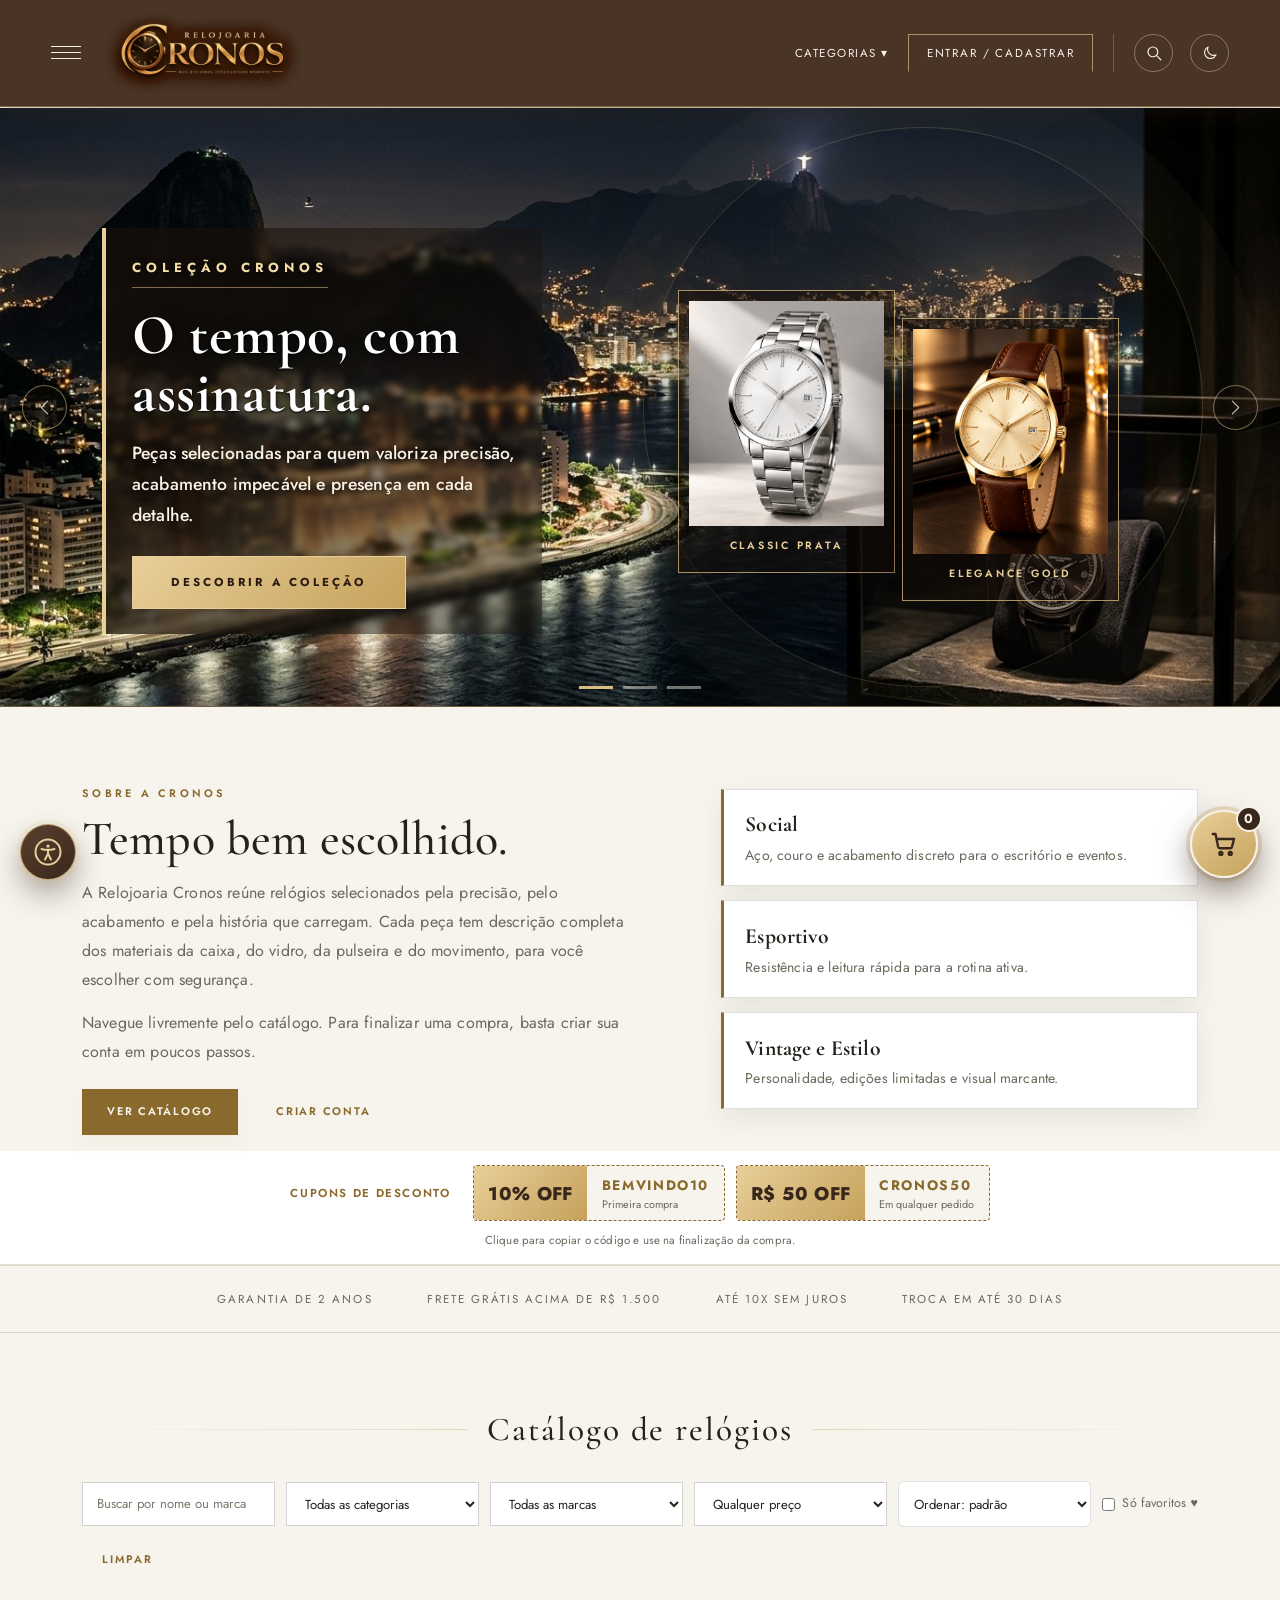
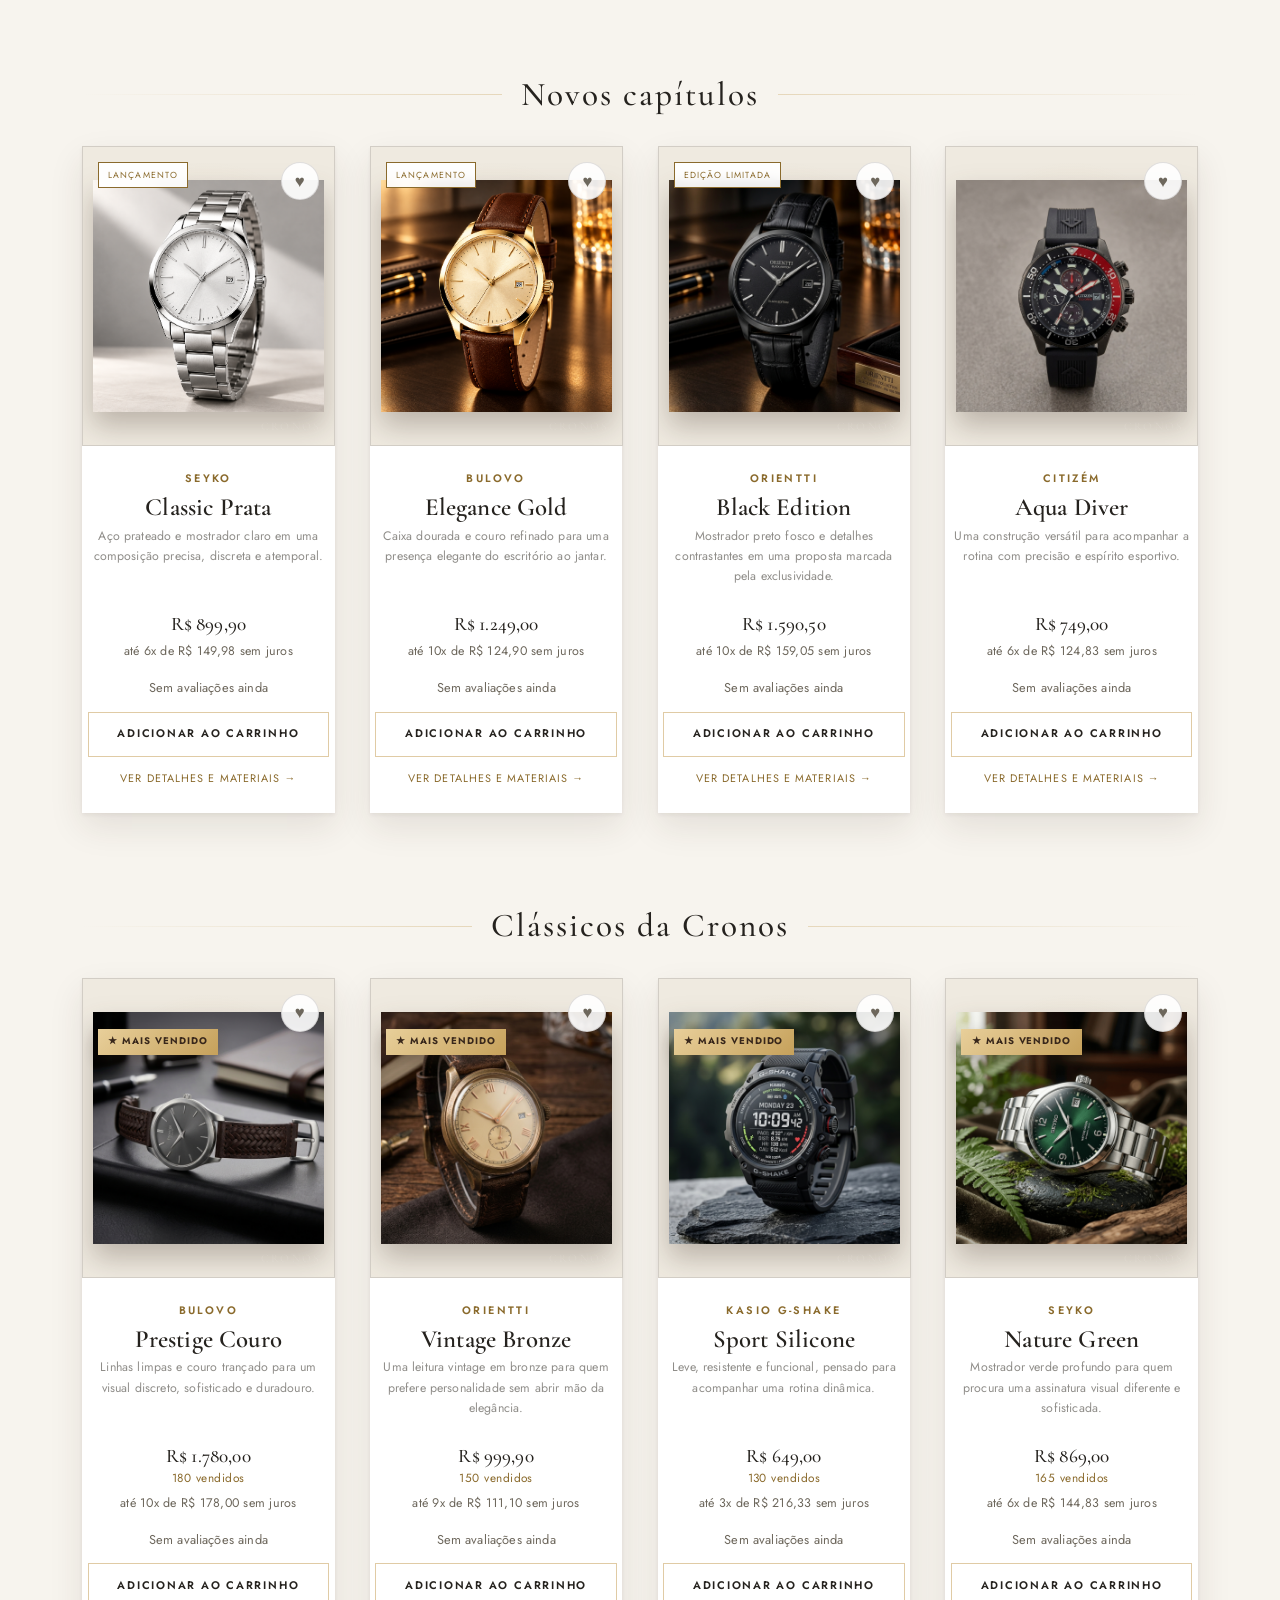
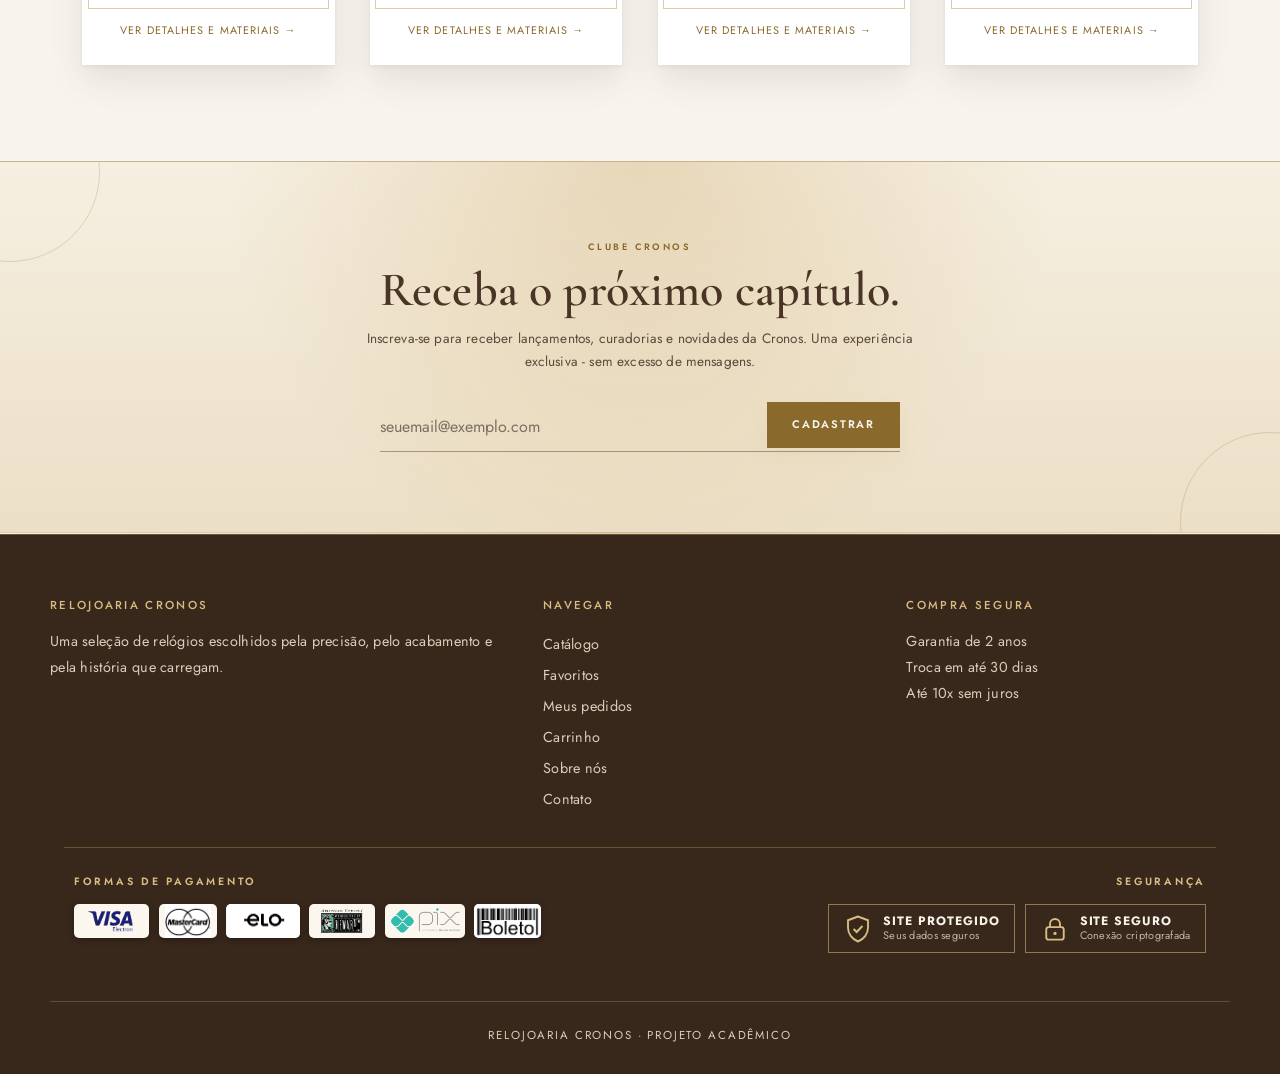
==== index.html @ c662124b "Add files via upload" ====
<!DOCTYPE html>
<html lang="pt-BR">
<head>
  <meta charset="UTF-8" />
  <meta name="viewport" content="width=device-width, initial-scale=1.0" />
  <title>Relojoaria Cronos - Relógios para cada momento</title>
  <meta name="description" content="Relojoaria Cronos: apresentação da loja e catálogo de relógios sociais, esportivos e vintage, com busca e filtros." />

  <link rel="preconnect" href="https://fonts.googleapis.com" />
  <link href="https://fonts.googleapis.com/css2?family=Cormorant+Garamond:wght@500;600;700&family=Jost:wght@300;400;500;600&display=swap" rel="stylesheet" />

  <link href="https://cdn.jsdelivr.net/npm/bootstrap@5.3.3/dist/css/bootstrap.min.css" rel="stylesheet" />

  <link rel="stylesheet" href="css/style.css" />
  <!-- tema.js e sessao.js carregam primeiro: o tema não pisca e as páginas restritas checam o login antes de aparecer -->
  <script src="js/tema.js"></script>
  <script src="js/sessao.js"></script>
</head>
<body>
  <a class="pular-conteudo" href="#conteudo">Pular para o conteúdo</a>

  <!-- cabeçalho fixo no topo -->
  <header class="cabecalho">
    <button class="botao-hamburguer" id="botao-menu" aria-label="Abrir menu">
      <span></span><span></span><span></span>
    </button>
    <a class="logo" href="index.html" aria-label="Ir para a tela inicial" title="Ir para a tela inicial"><img class="logo-img" src="assets/logo.png" alt="Relojoaria Cronos" onload="this.nextElementSibling.style.display='none'" onerror="this.style.display='none'"><span>Relojoaria Cronos</span></a>
    <nav class="navegacao" id="navegacao" aria-label="Navegação principal"></nav>
  </header>

  <div class="overlay-menu" id="overlay-menu"></div>
  <!-- menu lateral (abre pelo botão de três linhas) -->
  <aside class="menu-lateral" id="menu-lateral">
    <button class="fechar-menu" id="botao-fechar-menu" aria-label="Fechar menu">✕</button>
    <a class="logo" href="index.html" aria-label="Ir para a tela inicial" title="Ir para a tela inicial"><img class="logo-img" src="assets/logo.png" alt="Relojoaria Cronos" onload="this.nextElementSibling.style.display='none'" onerror="this.style.display='none'"><span>Relojoaria Cronos</span></a>
    <nav id="menu-nav" aria-label="Menu lateral"></nav>
  </aside>

  <div class="divisor"></div>

  <section class="carrossel-relojoaria" aria-label="Destaques da Cronos">
    <div id="carrossel-inicial" class="carousel slide carousel-fade" data-bs-ride="carousel" data-bs-interval="5000">

      <div class="carousel-indicators">
        <button type="button" data-bs-target="#carrossel-inicial" data-bs-slide-to="0" class="active" aria-current="true" aria-label="Slide 1"></button>
        <button type="button" data-bs-target="#carrossel-inicial" data-bs-slide-to="1" aria-label="Slide 2"></button>
        <button type="button" data-bs-target="#carrossel-inicial" data-bs-slide-to="2" aria-label="Slide 3"></button>
      </div>

      <div class="carousel-inner">

        <div class="carousel-item active">
          <div class="destaque slide-1">
            <div class="slide-texto">
              <span class="slide-selo">Coleção Cronos</span>
              <h2>O tempo, com assinatura.</h2>
              <p>Peças selecionadas para quem valoriza precisão, acabamento impecável e presença em cada detalhe.</p>
              <a class="slide-botao" href="#grade-mais-vendidos">Descobrir a coleção</a>
            </div>
            <div class="slide-fotos">
              <a class="slide-foto" href="produto.html?id=1" aria-label="Ver Classic Prata"><img src="assets/classic-prata.png" alt="Relógio Classic Prata" width="250" height="250"><span>Classic Prata</span></a>
              <a class="slide-foto" href="produto.html?id=2" aria-label="Ver Elegance Gold"><img src="assets/elegance-gold.png" alt="Relógio Elegance Gold" width="250" height="250"><span>Elegance Gold</span></a>
            </div>
          </div>
        </div>

        <div class="carousel-item">
          <div class="destaque slide-2">
            <div class="slide-texto">
              <span class="slide-selo">Lançamentos</span>
              <h2>Novos modelos.</h2>
              <p>Descubra as peças que chegam para marcar o próximo momento da sua história.</p>
              <a class="slide-botao" href="#grade-lancamentos">Ver lançamentos</a>
            </div>
            <div class="slide-fotos">
              <a class="slide-foto" href="produto.html?id=6" aria-label="Ver Vintage Bronze"><img src="assets/vintage-bronze.png" alt="Relógio Vintage Bronze" width="250" height="250"><span>Vintage Bronze</span></a>
              <a class="slide-foto" href="produto.html?id=5" aria-label="Ver Prestige Couro"><img src="assets/prestige-couro.png" alt="Relógio Prestige Couro" width="250" height="250"><span>Prestige Couro</span></a>
              <a class="slide-foto" href="produto.html?id=3" aria-label="Ver Black Edition"><img src="assets/black-edition.png" alt="Relógio Black Edition" width="250" height="250"><span>Black Edition</span></a>
            </div>
          </div>
        </div>

        <div class="carousel-item">
          <div class="destaque slide-3">
            <div class="slide-texto">
              <span class="slide-selo">Condições especiais</span>
              <h2>Um clássico para a vida toda.</h2>
              <p>Escolha sua peça com tranquilidade: parcele em até 10x sem juros e use um dos nossos cupons.</p>
              <a class="slide-botao" href="#lista-cupons">Ver cupons</a>
            </div>
            <div class="slide-fotos">
              <div class="slide-selo-parcela" aria-hidden="true"><strong>10x</strong><small>sem juros</small></div>
              <a class="slide-foto" href="produto.html?id=4" aria-label="Ver Aqua Diver"><img src="assets/aqua-diver.png" alt="Relógio Aqua Diver" width="250" height="250"><span>Aqua Diver</span></a>
              <a class="slide-foto" href="produto.html?id=7" aria-label="Ver Sport Silicone"><img src="assets/sport-silicone.png" alt="Relógio Sport Silicone" width="250" height="250"><span>Sport Silicone</span></a>
            </div>
          </div>
        </div>

      </div>

      <button class="carousel-control-prev" type="button" data-bs-target="#carrossel-inicial" data-bs-slide="prev">
        <span class="carousel-control-prev-icon" aria-hidden="true"></span>
        <span class="visually-hidden">Anterior</span>
      </button>
      <button class="carousel-control-next" type="button" data-bs-target="#carrossel-inicial" data-bs-slide="next">
        <span class="carousel-control-next-icon" aria-hidden="true"></span>
        <span class="visually-hidden">Próximo</span>
      </button>
    </div>
  </section>

  <section class="sobre" id="sobre" aria-labelledby="titulo-sobre">
    <div class="sobre-texto">
      <span class="sobre-selo">Sobre a Cronos</span>
      <h2 id="titulo-sobre">Tempo bem escolhido.</h2>
      <p>A Relojoaria Cronos reúne relógios selecionados pela precisão, pelo acabamento e pela história que carregam. Cada peça tem descrição completa dos materiais da caixa, do vidro, da pulseira e do movimento, para você escolher com segurança.</p>
      <p>Navegue livremente pelo catálogo. Para finalizar uma compra, basta criar sua conta em poucos passos.</p>
      <div class="sobre-acoes">
        <a class="botao" href="#catalogo">Ver catálogo</a>
        <a class="botao botao-secundario" href="cadastro.html">Criar conta</a>
      </div>
    </div>
    <ul class="sobre-categorias" aria-label="Categorias de relógios">
      <li><a href="index.html?categoria=social#catalogo"><strong>Social</strong><span>Aço, couro e acabamento discreto para o escritório e eventos.</span></a></li>
      <li><a href="index.html?categoria=esportivo#catalogo"><strong>Esportivo</strong><span>Resistência e leitura rápida para a rotina ativa.</span></a></li>
      <li><a href="index.html?categoria=estilo#catalogo"><strong>Vintage e Estilo</strong><span>Personalidade, edições limitadas e visual marcante.</span></a></li>
    </ul>
  </section>

  <section class="faixa-cupons" aria-label="Cupons de desconto">
    <p class="faixa-cupons-titulo">Cupons de desconto</p>
    <div class="faixa-cupons-lista" id="lista-cupons"></div>
    <p class="faixa-cupons-dica" id="dica-cupom">Clique para copiar o código e use na finalização da compra.</p>
  </section>

  <ul class="faixa-beneficios" aria-label="Vantagens da Cronos">
    <li>Garantia de 2 anos</li>
    <li>Frete grátis acima de R$ 1.500</li>
    <li>Até 10x sem juros</li>
    <li>Troca em até 30 dias</li>
  </ul>

  <!-- conteúdo da página -->
  <main id="conteudo">
    <h2 class="titulo-secao titulo-catalogo" id="catalogo">Catálogo de relógios</h2>
    <form class="filtros" id="filtros" role="search" aria-label="Filtrar relógios">
      <input type="search" id="filtro-busca" placeholder="Buscar por nome ou marca" aria-label="Buscar relógio" />
      <select id="filtro-categoria" aria-label="Filtrar por categoria"><option value="">Todas as categorias</option></select>
      <select id="filtro-marca" aria-label="Filtrar por marca"><option value="">Todas as marcas</option></select>
      <select id="filtro-preco" aria-label="Filtrar por preço">
        <option value="">Qualquer preço</option>
        <option value="0-800">Até R$ 800</option>
        <option value="800-1300">R$ 800 a R$ 1.300</option>
        <option value="1300-99999">Acima de R$ 1.300</option>
      </select>
      <select id="filtro-ordem" aria-label="Ordenar relógios">
        <option value="">Ordenar: padrão</option>
        <option value="menor">Menor preço</option>
        <option value="maior">Maior preço</option>
        <option value="az">Nome A–Z</option>
        <option value="vendidos">Mais vendidos</option>
      </select>
      <label class="filtro-favoritos"><input type="checkbox" id="filtro-favoritos" /> Só favoritos ♥</label>
      <button type="button" class="botao botao-secundario" id="filtro-limpar">Limpar</button>
    </form>
    <p class="sem-resultados" id="sem-resultados" hidden>Nenhum relógio encontrado com esses filtros.</p>

    <h2 class="titulo-secao">Novos capítulos</h2>
    <div class="grade-produtos" id="grade-lancamentos"></div>

    <h2 class="titulo-secao">Clássicos da Cronos</h2>
    <div class="grade-produtos" id="grade-mais-vendidos"></div>

    <div class="newsletter">
      <h2>Receba o próximo capítulo.</h2>
      <p>Inscreva-se para receber lançamentos, curadorias e novidades da Cronos. Uma experiência exclusiva - sem excesso de mensagens.</p>
      <form id="form-newsletter">
        <input type="email" placeholder="seuemail@exemplo.com" aria-label="Seu e-mail" required />
        <button type="submit" class="botao">Cadastrar</button>
      </form>
    </div>
  </main>

  <div class="divisor"></div>
  <!-- rodapé -->
  <footer class="rodape">
    <div class="rodape-colunas">
      <div>
        <h2>Relojoaria Cronos</h2>
        <p>Uma seleção de relógios escolhidos pela precisão, pelo acabamento e pela história que carregam.</p>
      </div>
      <nav aria-label="Navegação do rodapé">
        <h2>Navegar</h2>
        <a href="index.html">Catálogo</a>
        <a href="index.html?favoritos=1">Favoritos</a>
        <a href="pedidos.html">Meus pedidos</a>
        <a href="checkout.html">Carrinho</a>
        <a href="sobre.html">Sobre nós</a>
        <a href="contato.html">Contato</a>
      </nav>
      <div>
        <h2>Compra segura</h2>
        <p>Garantia de 2 anos<br>Troca em até 30 dias<br>Até 10x sem juros</p>
      </div>
    </div>
    <div class="rodape-selos">
      <div class="pagamentos" aria-label="Formas de pagamento">
        <span class="selos-titulo">Formas de pagamento</span>
        <ul>
          <li class="pg pg-visa"><img src="assets/pagamentos/visa.png" alt="Visa" onload="this.nextElementSibling.style.display='none'; this.parentNode.classList.add('com-imagem')" onerror="this.style.display='none'"><span>VISA</span></li>
          <li class="pg pg-master"><img src="assets/pagamentos/mastercard.png" alt="Mastercard" onload="this.nextElementSibling.style.display='none'; this.parentNode.classList.add('com-imagem')" onerror="this.style.display='none'"><span><i></i><i></i>Mastercard</span></li>
          <li class="pg pg-elo"><img src="assets/pagamentos/elo.png" alt="Elo" onload="this.nextElementSibling.style.display='none'; this.parentNode.classList.add('com-imagem')" onerror="this.style.display='none'"><span>elo</span></li>
          <li class="pg pg-amex"><img src="assets/pagamentos/amex.png" alt="American Express" onload="this.nextElementSibling.style.display='none'; this.parentNode.classList.add('com-imagem')" onerror="this.style.display='none'"><span>AMEX</span></li>
          <li class="pg pg-pix"><img src="assets/pagamentos/pix.png" alt="Pix" onload="this.nextElementSibling.style.display='none'; this.parentNode.classList.add('com-imagem')" onerror="this.style.display='none'"><span>PIX</span></li>
          <li class="pg pg-boleto"><img src="assets/pagamentos/boleto.png" alt="Boleto" onload="this.nextElementSibling.style.display='none'; this.parentNode.classList.add('com-imagem')" onerror="this.style.display='none'"><span>Boleto</span></li>
        </ul>
      </div>
      <div class="seguranca" aria-label="Segurança">
        <span class="selos-titulo">Segurança</span>
        <ul>
          <li class="selo-seg">
            <svg viewBox="0 0 24 24" width="30" height="30" aria-hidden="true"><path d="M12 2 4 5v6c0 5 3.4 9.3 8 11 4.6-1.7 8-6 8-11V5l-8-3z" fill="none" stroke="currentColor" stroke-width="1.5"/><path d="m8.5 12 2.4 2.4L15.6 9.6" fill="none" stroke="currentColor" stroke-width="1.6"/></svg>
            <span><strong>Site protegido</strong><small>Seus dados seguros</small></span>
          </li>
          <li class="selo-seg">
            <svg viewBox="0 0 24 24" width="30" height="30" aria-hidden="true"><rect x="5" y="10.5" width="14" height="10" rx="2" fill="none" stroke="currentColor" stroke-width="1.5"/><path d="M8 10.5V8a4 4 0 0 1 8 0v2.5" fill="none" stroke="currentColor" stroke-width="1.5"/><circle cx="12" cy="15.5" r="1.3" fill="currentColor"/></svg>
            <span><strong>Site seguro</strong><small>Conexão criptografada</small></span>
          </li>
        </ul>
      </div>
    </div>
    <p class="rodape-final">Relojoaria Cronos · Projeto acadêmico</p>
  </footer>

  <script src="js/produtos.js"></script>
  <script src="js/carrinho.js"></script>
  <script src="js/menu.js"></script>
  <script src="js/busca.js"></script>
  <script src="js/acessibilidade.js"></script>
  <script src="js/cabecalho.js"></script>
  <script src="https://cdn.jsdelivr.net/npm/bootstrap@5.3.3/dist/js/bootstrap.bundle.min.js"></script>
  <script src="js/efeitos.js"></script>
  <script>
    // catálogo: filtra os produtos e desenha os cards na tela
    const grades = {
      lancamentos: document.getElementById("grade-lancamentos"),
      "mais-vendidos": document.getElementById("grade-mais-vendidos"),
    };

    // aplica busca, marca, categoria, preço e favoritos; depois ordena
    function renderizar() {
    Object.values(grades).forEach((g) => (g.innerHTML = ""));

    const busca = document.getElementById("filtro-busca").value.trim().toLowerCase();
    const marca = document.getElementById("filtro-marca").value;
    const categoria = document.getElementById("filtro-categoria").value;
    const faixa = document.getElementById("filtro-preco").value;
    const soFavoritos = document.getElementById("filtro-favoritos").checked;

    const filtrados = produtos.filter((p) => {
      if (busca && !(p.nome + " " + p.marca).toLowerCase().includes(busca)) return false;
      if (marca && p.marca !== marca) return false;
      if (categoria && p.categoria !== categoria) return false;
      if (faixa) {
        const [min, max] = faixa.split("-").map(Number);
        if (p.preco < min || p.preco >= max) return false;
      }
      if (soFavoritos && !ehFavorito(p.id)) return false;
      return true;
    });

    const ordem = document.getElementById("filtro-ordem").value;
    if (ordem === "menor") filtrados.sort((a, b) => a.preco - b.preco);
    if (ordem === "maior") filtrados.sort((a, b) => b.preco - a.preco);
    if (ordem === "az") filtrados.sort((a, b) => a.nome.localeCompare(b.nome, "pt-BR"));
    if (ordem === "vendidos") filtrados.sort((a, b) => b.vendas - a.vendas);

    filtrados.forEach((produto) => {
      const card = document.createElement("article");
      card.className = "produto cartao";

      const valorParcela = produto.preco / produto.parcelas;

      card.innerHTML = `
        <button type="button" class="favorito ${ehFavorito(produto.id) ? "ativo" : ""}"
                aria-pressed="${ehFavorito(produto.id)}" aria-label="Favoritar ${produto.nome}">♥</button>
        ${produto.selo ? `<span class="selo">${produto.selo}</span>` : ""}
        ${ehMaisVendido(produto) ? `<span class="selo-vendido">★ Mais vendido</span>` : ""}
        <a href="produto.html?id=${produto.id}" class="produto-link" aria-label="Ver detalhes de ${produto.nome}">
          <div class="produto-imagem">
            <img src="${produto.imagem}" alt="Foto do relógio ${produto.nome}"
                 onerror="this.style.display='none'; this.nextElementSibling.style.display='flex';">
            <div class="imagem-placeholder">
              <span class="icone-camera">📷</span>
              <strong class="medida">2 fotos &middot; 800 &times; 800 px</strong>
              <small>${produto.imagem}<br>${produto.imagem2}</small>
            </div>
            <img class="foto-segunda" src="${produto.imagem2}" alt=""
                 onload="this.parentNode.classList.add('tem-segunda')"
                 onerror="this.style.display='none'">
          </div>
          <div class="bairro">${produto.marca}</div>
          <h3>${produto.nome}</h3>
        </a>
        <p class="descricao">${produto.descricao}</p>
        <p class="preco">${formatarPreco(produto.preco)}</p>
        ${ehMaisVendido(produto) ? `<p class="vendidos-info">${produto.vendas} vendidos</p>` : ""}
        <p class="parcelamento">até ${produto.parcelas}x de ${formatarPreco(valorParcela)} sem juros</p>
        <p class="avaliacao-card">${
          obterAvaliacoes(produto.id).length
            ? `<span class="estrelas">${textoEstrelas(mediaAvaliacoes(produto.id))}</span> ${mediaAvaliacoes(produto.id).toFixed(1)} (${obterAvaliacoes(produto.id).length})`
            : "Sem avaliações ainda"
        }</p>
        <button class="botao">Adicionar ao carrinho</button>
        <a href="produto.html?id=${produto.id}" class="link-detalhes">Ver detalhes e materiais →</a>
      `;

      const botao = card.querySelector(".botao");
      botao.addEventListener("click", () => {
        adicionarComAviso(produto);
      });

      const botaoFav = card.querySelector(".favorito");
      botaoFav.addEventListener("click", () => {
        const agora = alternarFavorito(produto.id);
        botaoFav.classList.toggle("ativo", agora);
        botaoFav.setAttribute("aria-pressed", agora);
        if (soFavoritos) renderizar();
      });

      grades[produto.secao].appendChild(card);
    });

    Object.values(grades).forEach((g) => {
      g.previousElementSibling.hidden = g.children.length === 0;
    });
    document.getElementById("sem-resultados").hidden = filtrados.length > 0;
    if (window.ativarInclinacao) window.ativarInclinacao();
    }

    const selectMarca = document.getElementById("filtro-marca");
    [...new Set(produtos.map((p) => p.marca))].sort().forEach((m) => {
      const op = document.createElement("option");
      op.value = m;
      op.textContent = m;
      selectMarca.appendChild(op);
    });

    const selectCategoria = document.getElementById("filtro-categoria");
    CATEGORIAS.forEach((c) => {
      const op = document.createElement("option");
      op.value = c.chave;
      op.textContent = c.nome;
      selectCategoria.appendChild(op);
    });
    // vem do submenu do cabeçalho (?categoria=...)
    const categoriaDaUrl = new URLSearchParams(window.location.search).get("categoria");
    if (CATEGORIAS.some((c) => c.chave === categoriaDaUrl)) selectCategoria.value = categoriaDaUrl;

    // a lista atualiza sempre que algum filtro muda
    document.getElementById("filtros").addEventListener("input", renderizar);
    document.getElementById("filtros").addEventListener("submit", (e) => e.preventDefault());
    document.getElementById("filtro-limpar").addEventListener("click", () => {
      document.getElementById("filtros").reset();
      renderizar();
    });

    if (new URLSearchParams(window.location.search).get("favoritos") === "1") {
      document.getElementById("filtro-favoritos").checked = true;
    }
    renderizar();

    // a newsletter só simula o envio
    document.getElementById("form-newsletter").addEventListener("submit", function (evento) {
      evento.preventDefault();
      evento.target.reset();
      mostrarToast("Obrigado por se inscrever! Você receberá nossas novidades.");
    });
  </script>
  <a href="checkout.html" class="carrinho-flutuante" aria-label="Ver carrinho">
    <svg class="icone-carrinho" viewBox="0 0 24 24" width="30" height="30" fill="none" stroke="currentColor" stroke-width="1.9" stroke-linecap="round" stroke-linejoin="round" aria-hidden="true"><path d="M3 4h2.2l2.1 10.2a1.5 1.5 0 0 0 1.5 1.2h8.1a1.5 1.5 0 0 0 1.5-1.1L20 8H6.2"/><circle cx="9.5" cy="19.5" r="1.2"/><circle cx="17" cy="19.5" r="1.2"/></svg>
    <span class="carrinho-contador js-contador-carrinho">0</span>
  </a>

</body>
</html>
---- css/style.css ----
/* variáveis de cor e fonte (mudar aqui muda o site todo) */
:root {
  --preto-onix: #0b0b0b;
  --grafite: #171717;
  --grafite-clara: #202020;
  --borda: rgba(242, 239, 232, 0.12);
  --dourado: #c6a15b;
  --dourado-claro: #dcc088;
  --off-white: #f4f0e7;
  --cinza-prata: #9d9b96;
  --erro: #e2665f;
  --sucesso: #4fae7a;
  --fonte-titulo: 'Cormorant Garamond', Georgia, serif;
  --fonte-texto: 'Jost', Arial, sans-serif;
  --preto-profundo: #060606;
}

* {
  margin: 0;
  padding: 0;
  box-sizing: border-box;
}

/* estilo base da página */
body {
  font-family: var(--fonte-texto);
  background-color: var(--preto-onix);
  background-image: radial-gradient(circle at 50% -10%, rgba(198, 161, 91, 0.075), transparent 34rem),
    radial-gradient(circle at 85% 45%, rgba(255, 255, 255, 0.025), transparent 28rem),
    linear-gradient(180deg, #0c0c0c 0%, #090909 55%, #050505 100%);
  background-attachment: fixed;
  color: var(--off-white);
  line-height: 1.6;
  min-height: 100vh;
  display: flex;
  flex-direction: column;
  letter-spacing: 0.01em;
}

main {
  flex: 1;
}

a {
  color: inherit;
  text-decoration: none;
}

img {
  max-width: 100%;
  display: block;
}

.escondido {
  display: none !important;
}

/* cabeçalho */
.cabecalho {
  position: fixed;
  top: 0;
  left: 0;
  width: 100%;
  z-index: 60;
  background-color: var(--grafite);
  border-bottom: 1px solid rgba(198, 161, 91, 0.16);
  padding: 1.15rem clamp(1.25rem, 4vw, 3.5rem);
  display: flex;
  align-items: center;
  gap: 1.2rem;
  transition: background-color 0.35s ease, padding 0.35s ease,
    box-shadow 0.35s ease, backdrop-filter 0.35s ease;
  background: rgba(10, 10, 10, 0.94);
  box-shadow: 0 12px 35px rgba(0, 0, 0, 0.18);
}

.cabecalho.rolado {
  padding: 0.7rem clamp(1.25rem, 4vw, 3.5rem);
  background-color: rgba(28, 28, 28, 0.75);
  backdrop-filter: blur(10px);
  -webkit-backdrop-filter: blur(10px);
  box-shadow: 0 12px 32px rgba(0, 0, 0, 0.42);
  background: rgba(10, 10, 10, 0.82);
  border-bottom-color: rgba(198, 161, 91, 0.22);
}

.logo {
  font-family: var(--fonte-titulo);
  font-size: clamp(1.45rem, 2.4vw, 1.85rem);
  letter-spacing: 0.075em;
  color: var(--off-white);
  transition: font-size 0.35s ease;
  font-weight: 600;
}

.cabecalho.rolado .logo {
  font-size: 1.25rem;
}

.logo-tagline {
  display: block;
  font-family: var(--fonte-texto);
  font-size: 0.57rem;
  letter-spacing: 0.28em;
  text-transform: uppercase;
  color: var(--dourado);
  margin-top: 0.15rem;
  max-height: 1rem;
  opacity: 1;
  overflow: hidden;
  transition: max-height 0.3s ease, opacity 0.25s ease, margin-top 0.3s ease;
}

.cabecalho.rolado .logo-tagline {
  max-height: 0;
  opacity: 0;
  margin-top: 0;
}

.navegacao {
  display: flex;
  align-items: center;
  gap: 1.8rem;
  font-size: 0.72rem;
  margin-left: auto;
  text-transform: uppercase;
  letter-spacing: 0.13em;
  color: var(--cinza-prata);
  transition: font-size 0.3s ease;
}

.cabecalho.rolado .navegacao {
  font-size: 0.74rem;
}

.navegacao a:hover,
.navegacao a:focus-visible {
  color: var(--dourado-claro);
}

.botao-hamburguer {
  display: flex;
  flex-direction: column;
  justify-content: center;
  gap: 5px;
  width: 30px;
  height: 24px;
  background: none;
  border: none;
  cursor: pointer;
  padding: 0;
  flex-shrink: 0;
  transition: width 0.3s ease, height 0.3s ease;
}

.cabecalho.rolado .botao-hamburguer {
  width: 24px;
  height: 18px;
}

.botao-hamburguer span {
  display: block;
  height: 1px;
  width: 100%;
  background-color: var(--off-white);
  transition: background-color 0.2s ease;
  background: var(--off-white);
}

.botao-hamburguer:hover span,
.botao-hamburguer:focus-visible span {
  background-color: var(--dourado);
  background: var(--dourado-claro);
}

.overlay-menu {
  position: fixed;
  inset: 0;
  background-color: rgba(0, 0, 0, 0.65);
  opacity: 0;
  pointer-events: none;
  transition: opacity 0.25s ease;
  z-index: 90;
}

.overlay-menu.visivel {
  opacity: 1;
  pointer-events: auto;
}

/* menu lateral */
.menu-lateral {
  position: fixed;
  top: 0;
  left: 0;
  height: 100%;
  width: min(340px, 88vw);
  max-width: 80vw;
  background-color: var(--grafite-clara);
  color: var(--off-white);
  padding: 1.7rem clamp(1.5rem, 5vw, 2.3rem);
  display: flex;
  flex-direction: column;
  gap: 0.5rem;
  transform: translateX(-100%);
  transition: transform 0.3s ease;
  z-index: 100;
  box-shadow: 4px 0 24px rgba(0, 0, 0, 0.5);
  background: radial-gradient(circle at 0 0, rgba(198, 161, 91, 0.08), transparent 18rem),
    #151515;
  border-right: 1px solid rgba(198, 161, 91, 0.18);
}

.menu-lateral.aberto {
  transform: translateX(0);
}

.menu-lateral .fechar-menu {
  align-self: flex-end;
  background: none;
  border: none;
  color: var(--off-white);
  font-size: 1.4rem;
  line-height: 1;
  cursor: pointer;
}

.menu-lateral .logo {
  color: var(--off-white);
  margin-bottom: 1.6rem;
  padding-bottom: 1.2rem;
  border-bottom: 1px solid var(--borda);
}

.menu-lateral .logo-tagline {
  color: var(--dourado-claro);
}

.menu-lateral nav {
  display: flex;
  flex-direction: column;
  gap: 0;
  font-size: 0.95rem;
  text-transform: uppercase;
  letter-spacing: 0.05em;
  margin-top: 0.7rem;
}

.menu-lateral nav a {
  color: var(--off-white);
  display: flex;
  align-items: center;
  transition: color 0.2s ease;
  padding: 0.95rem 0;
  border-bottom: 1px solid rgba(255, 255, 255, 0.055);
  font-size: 0.76rem;
  letter-spacing: 0.14em;
}

.menu-lateral nav a:hover,
.menu-lateral nav a:focus-visible {
  color: var(--dourado-claro);
}

.carrinho-contador {
  background-color: var(--dourado);
  color: var(--preto-onix);
  font-weight: 600;
  font-size: 0.7rem;
  padding: 0.15rem 0.5rem;
  border-radius: 999px;
  margin-left: 0.4rem;
}

.divisor {
  height: 1px;
  width: 100%;
  background: linear-gradient(90deg, transparent 0%, rgba(198, 161, 91, 0.55) 50%, transparent 100%);
  opacity: 0.85;
}

.botao {
  display: inline-block;
  background-color: var(--dourado);
  color: var(--preto-onix);
  border: 1px solid var(--dourado);
  padding: 0.8rem 1.5rem;
  font-family: var(--fonte-texto);
  font-weight: 600;
  font-size: 0.69rem;
  text-transform: uppercase;
  letter-spacing: 0.16em;
  border-radius: 0;
  cursor: pointer;
  transition: background-color 0.2s ease, color 0.2s ease, border-color 0.2s ease;
  position: relative;
  overflow: hidden;
  min-height: 46px;
  background: var(--dourado);
  border-color: var(--dourado);
  box-shadow: 0 8px 20px rgba(198, 161, 91, 0.08);
}

.botao:hover,
.botao:focus-visible {
  background-color: var(--dourado-claro);
  border-color: var(--dourado-claro);
  background: var(--dourado-claro);
  color: #090909;
  transform: translateY(-1px);
}

.botao:active {
  transform: scale(0.99);
}

.botao-secundario {
  background-color: transparent;
  color: var(--off-white);
  border: 1px solid var(--cinza-prata);
  background: transparent;
  border-color: rgba(242, 239, 232, 0.35);
  box-shadow: none;
}

.botao-secundario:hover,
.botao-secundario:focus-visible {
  background-color: var(--off-white);
  color: var(--preto-onix);
  border-color: var(--off-white);
  background: var(--off-white);
}

.botao:disabled {
  opacity: 0.4;
  cursor: not-allowed;
}

.cartao {
  background-color: var(--grafite);
  border: 1px solid var(--borda);
  border-radius: 0;
  box-shadow: 0 18px 45px rgba(0, 0, 0, 0.34);
  padding: 1.6rem;
  transition: box-shadow 0.3s ease, transform 0.3s ease;
  background: linear-gradient(145deg, rgba(255,255,255,0.025), transparent 45%),
    #151515;
  border-color: rgba(242, 239, 232, 0.09);
}

.campo {
  margin-bottom: 1.1rem;
}

.campo label {
  display: block;
  font-size: 0.72rem;
  font-weight: 600;
  text-transform: uppercase;
  letter-spacing: 0.06em;
  margin-bottom: 0.4rem;
  color: var(--cinza-prata);
}

.campo input,
.campo select {
  width: 100%;
  padding: 0.75rem 0.85rem;
  border: 1px solid var(--borda);
  border-radius: 0;
  font-family: var(--fonte-texto);
  font-size: 0.95rem;
  background-color: var(--preto-onix);
  color: var(--off-white);
  border-color: rgba(242,239,232,0.12);
  background: #0d0d0d;
}

.campo input::placeholder {
  color: #6b6b6b;
}

.campo input:focus,
.campo select:focus {
  outline: 1px solid var(--dourado);
  outline-offset: 0;
  background-color: #111111;
  box-shadow: 0 0 0 4px rgba(198,161,91,0.06);
}

.mensagem-erro {
  color: var(--erro);
  font-size: 0.85rem;
  margin-top: 0.5rem;
}

.mensagem-sucesso {
  color: var(--sucesso);
  font-size: 0.9rem;
  margin-top: 0.5rem;
}

.tela-login {
  min-height: 78vh;
  display: flex;
  align-items: center;
  justify-content: center;
  padding: 2.5rem 1rem;
  padding-top: 4.5rem;
}

.caixa-login {
  width: 100%;
  max-width: 470px;
  padding: 2.1rem;
}

.abas-login {
  display: flex;
  border-bottom: 1px solid var(--borda);
  margin-bottom: 1.6rem;
}

.aba {
  flex: 1;
  background: none;
  border: none;
  padding: 0.9rem 0;
  font-family: var(--fonte-texto);
  font-size: 0.78rem;
  text-transform: uppercase;
  letter-spacing: 0.1em;
  color: var(--cinza-prata);
  cursor: pointer;
  border-bottom: 2px solid transparent;
  margin-bottom: -1px;
  transition: color 0.2s ease, border-color 0.2s ease;
}

.aba:hover {
  color: var(--off-white);
}

.aba-ativa {
  color: var(--dourado);
  border-bottom-color: var(--dourado);
  font-weight: 600;
}

.aviso-checkout {
  background-color: var(--grafite-clara);
  border: 1px solid var(--borda);
  color: var(--cinza-prata);
  font-size: 0.82rem;
  padding: 0.75rem 0.9rem;
  border-radius: 0;
  margin-bottom: 1.4rem;
  text-align: center;
  background: rgba(198,161,91,0.07);
  border-color: rgba(198,161,91,0.2);
}

.caixa-login h1 {
  font-family: var(--fonte-titulo);
  color: var(--off-white);
  font-size: 1.9rem;
  margin-bottom: 0.3rem;
  text-align: center;
}

.caixa-login p.subtitulo {
  color: var(--cinza-prata);
  font-size: 0.88rem;
  margin-bottom: 1.6rem;
  text-align: center;
}

.caixa-login .botao {
  width: 100%;
  margin-top: 0.5rem;
}

.login-rodape {
  margin-top: 1.3rem;
  font-size: 0.82rem;
  color: var(--cinza-prata);
  text-align: center;
}

.grade-duas-colunas {
  display: grid;
  grid-template-columns: 1fr 1fr;
  gap: 0 1rem;
}

.titulo-secao {
  font-family: var(--fonte-titulo);
  color: var(--off-white);
  font-size: clamp(1.9rem, 3vw, 2.55rem);
  font-weight: 600;
  max-width: 1180px;
  margin: 5.5rem auto 1.2rem;
  padding: 0 2rem;
  display: flex;
  align-items: center;
  gap: 1.2rem;
  line-height: 1;
  letter-spacing: 0.01em;
}

.titulo-secao::after {
  content: "";
  flex: 1;
  height: 1px;
  background-color: var(--borda);
  background: linear-gradient(90deg, rgba(198,161,91,0.25), transparent);
}

.grade-produtos {
  max-width: 1180px;
  margin: 1.4rem auto 3rem;
  padding: 0 2rem;
  display: grid;
  grid-template-columns: repeat(4, minmax(0, 1fr));
  gap: 1.15rem;
}

/* cards dos produtos */
.produto {
  display: flex;
  flex-direction: column;
  position: relative;
  padding: 0.9rem 0.9rem 1.15rem;
  min-width: 0;
  background: linear-gradient(180deg, rgba(255,255,255,0.025), transparent 34%),
    #121212;
  border: 1px solid rgba(242, 239, 232, 0.08);
  box-shadow: 0 15px 35px rgba(0,0,0,0.28);
  transition: transform 0.45s cubic-bezier(.2,.7,.2,1), box-shadow 0.45s ease, border-color 0.35s ease;
}

.produto:hover {
  transform: translateY(-9px);
  box-shadow: 0 24px 48px rgba(0,0,0,0.42), 0 0 28px rgba(198,161,91,0.07);
  border-color: rgba(198, 161, 91, 0.28);
}

.selo {
  position: absolute;
  top: 1rem;
  left: 1rem;
  z-index: 2;
  background-color: var(--preto-onix);
  color: var(--dourado);
  border: 1px solid var(--dourado);
  font-size: 0.55rem;
  text-transform: uppercase;
  letter-spacing: 0.12em;
  padding: 0.3rem 0.58rem;
  border-radius: 0;
  background: rgba(7,7,7,0.82);
  border-color: rgba(198,161,91,0.65);
  backdrop-filter: blur(5px);
}

.produto-imagem {
  position: relative;
  height: 245px;
  border-radius: 0;
  margin-bottom: 1.2rem;
  overflow: hidden;
  background: radial-gradient(circle at 50% 42%, rgba(198,161,91,0.09), transparent 42%),
    linear-gradient(145deg, #090909, #1b1b1b);
  transition: transform 0.1s ease-out;
  transform-style: preserve-3d;
  will-change: transform;
  border: 1px solid rgba(255,255,255,0.045);
}

.produto-imagem img {
  width: 100%;
  height: 100%;
  object-fit: contain;
  padding: 0.6rem;
  filter: drop-shadow(0 18px 18px rgba(0,0,0,0.55));
  transition: transform 0.6s cubic-bezier(.2,.7,.2,1), filter 0.6s ease;
}

.imagem-placeholder {
  display: none;
  position: absolute;
  inset: 0;
  flex-direction: column;
  align-items: center;
  justify-content: center;
  gap: 0.3rem;
  margin: 6px;
  border: 1px solid rgba(198,161,91,0.22);
  border-radius: 2px;
  color: var(--cinza-prata);
  text-align: center;
  padding: 0.5rem;
  background: radial-gradient(circle, rgba(198,161,91,0.07), transparent 62%);
}

.imagem-placeholder .icone-camera {
  font-size: 1.6rem;
  display: none;
}

.imagem-placeholder small {
  font-size: 0.6rem;
  word-break: break-all;
  opacity: 0.85;
  display: none;
}

.produto .bairro {
  font-size: 0.58rem;
  text-transform: uppercase;
  letter-spacing: 0.2em;
  color: var(--dourado);
  font-weight: 600;
  margin-bottom: 0.5rem;
  margin: 0 0.35rem 0.35rem;
}

.produto h3 {
  font-family: var(--fonte-titulo);
  font-size: clamp(1.35rem, 2vw, 1.55rem);
  font-weight: 600;
  color: var(--off-white);
  margin-bottom: 0.35rem;
  margin: 0 0.35rem 0.35rem;
  line-height: 1.05;
}

.produto .descricao {
  font-size: 0.77rem;
  color: #8f8d89;
  flex: 1;
  margin-bottom: 0.9rem;
  margin: 0 0.35rem 1.05rem;
  min-height: 4.1em;
  line-height: 1.65;
}

.produto .preco {
  font-weight: 600;
  font-size: 1.45rem;
  color: var(--off-white);
  margin-bottom: 0.1rem;
  margin: 0 0.35rem;
  font-family: var(--fonte-titulo);
}

.produto .parcelamento {
  font-size: 0.65rem;
  color: #77756f;
  margin-bottom: 0.9rem;
  margin: 0 0.35rem 1rem;
  letter-spacing: 0.02em;
}

.produto .botao {
  width: calc(100% - 0.7rem);
  margin: 0 0.35rem;
  min-height: 43px;
}

/* faixa da newsletter */
.newsletter {
  background-color: var(--grafite);
  border-top: 1px solid rgba(198,161,91,0.18);
  color: var(--off-white);
  text-align: center;
  padding: 5rem 1.5rem;
  margin-top: 6rem;
  position: relative;
  overflow: hidden;
  background: radial-gradient(circle at 50% 0, rgba(198,161,91,0.11), transparent 24rem),
    #0d0d0d;
  border-bottom: 1px solid rgba(198,161,91,0.12);
}

.newsletter h2 {
  font-family: var(--fonte-titulo);
  color: var(--off-white);
  font-size: clamp(2rem, 4vw, 3rem);
  font-weight: 600;
  margin-bottom: 0.8rem;
  position: relative;
  line-height: 1;
}

.newsletter p {
  font-size: 0.85rem;
  color: #8f8d89;
  margin-bottom: 1.3rem;
  position: relative;
  max-width: 560px;
  margin: 0 auto 1.8rem;
  line-height: 1.7;
}

.newsletter form {
  display: flex;
  justify-content: center;
  gap: 0;
  max-width: 520px;
  margin: 0 auto;
  flex-wrap: wrap;
  position: relative;
  border-bottom: 1px solid rgba(242,239,232,0.24);
}

.newsletter input[type="email"] {
  flex: 1;
  min-width: 200px;
  padding: 0.75rem 0.9rem;
  border-radius: 0;
  border: none;
  background-color: transparent;
  color: var(--off-white);
  min-height: 48px;
  background: transparent;
  padding-left: 0;
}

.newsletter input[type="email"]::placeholder {
  color: var(--cinza-prata);
}

.tela-checkout {
  max-width: 1000px;
  margin: 2.6rem auto;
  padding: 0 2rem;
  display: grid;
  grid-template-columns: 1.3fr 1fr;
  gap: 2rem;
  align-items: start;
  padding-top: 4rem;
}

.tela-checkout h1 {
  font-family: var(--fonte-titulo);
  color: var(--off-white);
  font-size: 1.7rem;
  font-weight: 600;
  margin-bottom: 1.3rem;
}

.linha-cep {
  display: flex;
  gap: 0.6rem;
  align-items: flex-end;
}

.linha-cep .campo {
  flex: 1;
}

.grade-endereco {
  display: grid;
  grid-template-columns: 2fr 1fr;
  gap: 1rem;
}

.item-carrinho {
  display: flex;
  justify-content: space-between;
  align-items: center;
  padding: 0.75rem 0;
  border-bottom: 1px solid var(--borda);
  font-size: 0.88rem;
  gap: 0.6rem;
}

.item-carrinho button {
  background: none;
  border: none;
  color: var(--erro);
  cursor: pointer;
  font-size: 0.75rem;
  text-decoration: underline;
}

.resumo-total {
  display: flex;
  justify-content: space-between;
  font-weight: 600;
  font-size: 1.15rem;
  margin-top: 1.1rem;
  padding-top: 1.1rem;
  border-top: 2px solid var(--dourado);
  color: var(--off-white);
  border-top-width: 1px;
  border-top-color: var(--dourado);
}

.carrinho-vazio {
  color: var(--cinza-prata);
  font-size: 0.9rem;
  text-align: center;
  padding: 1.6rem 0;
}

.tela-404 {
  min-height: 65vh;
  display: flex;
  flex-direction: column;
  align-items: center;
  justify-content: center;
  text-align: center;
  padding: 2rem;
}

.tela-404 .numero {
  font-family: var(--fonte-titulo);
  font-size: 6.5rem;
  font-weight: 600;
  color: var(--off-white);
  line-height: 1;
}

.tela-404 .numero span {
  color: var(--dourado);
}

.tela-404 h1 {
  font-family: var(--fonte-titulo);
  font-size: 1.5rem;
  font-weight: 600;
  color: var(--off-white);
  margin: 1rem 0 0.5rem;
}

.tela-404 p {
  color: var(--cinza-prata);
  margin-bottom: 1.6rem;
  max-width: 420px;
}

.carrinho-flutuante {
  position: fixed;
  right: 1.25rem;
  bottom: 1.25rem;
  z-index: 55;
  display: flex;
  align-items: center;
  justify-content: center;
  gap: 0.4rem;
  width: 54px;
  height: 54px;
  border-radius: 50%;
  background-color: var(--dourado);
  color: var(--dourado-claro);
  font-size: 1.15rem;
  border: 1px solid rgba(198,161,91,0.55);
  cursor: pointer;
  box-shadow: 0 14px 32px rgba(0,0,0,0.48);
  transition: transform 0.25s ease, box-shadow 0.25s ease, background-color 0.2s ease;
  background: #151515;
}

.carrinho-flutuante:hover,
.carrinho-flutuante:focus-visible {
  background-color: var(--dourado-claro);
  transform: translateY(-4px) scale(1.05);
  box-shadow: 0 18px 38px rgba(0,0,0,0.5), 0 0 22px rgba(198,161,91,0.18);
  background: var(--dourado);
  color: #080808;
}

.carrinho-flutuante .js-contador-carrinho {
  position: absolute;
  top: -3px;
  right: -3px;
  margin-left: 0;
  background-color: var(--off-white);
  color: #080808;
  font-size: 0.7rem;
  font-weight: 600;
  min-width: 20px;
  height: 20px;
  border-radius: 999px;
  display: flex;
  align-items: center;
  justify-content: center;
  padding: 0 4px;
  background: var(--dourado);
  border: 2px solid #101010;
}

/* rodapé */
.rodape {
  background-color: var(--grafite);
  border-top: 1px solid var(--borda);
  color: #696762;
  text-align: center;
  padding: 1.7rem 1.3rem;
  font-size: 0.62rem;
  letter-spacing: 0.18em;
  text-transform: uppercase;
  background: #080808;
  border-top-color: rgba(198,161,91,0.12);
}

/* responsivo: telas pequenas (celular) */
@media (max-width: 700px) {
  .tela-checkout {
    grid-template-columns: 1fr;
  }
  .grade-endereco,
  .grade-duas-colunas {
    grid-template-columns: 1fr;
  }
  .cabecalho {
    justify-content: center;
    text-align: center;
  }
}

html {
  scroll-behavior: smooth;
}

::selection {
  background: rgba(198, 161, 91, 0.32);
  color: var(--off-white);
}

.logo::first-letter {
  color: var(--dourado-claro);
}

.navegacao a,
.navegacao span {
  transition: color 0.25s ease, opacity 0.25s ease;
}

.menu-lateral nav a::after {
  content: "→";
  margin-left: auto;
  color: rgba(198, 161, 91, 0);
  transform: translateX(-5px);
  transition: color 0.2s ease, transform 0.2s ease;
}

.menu-lateral nav a:hover::after,
.menu-lateral nav a:focus-visible::after {
  color: var(--dourado);
  transform: translateX(0);
}

.botao::before {
  content: "";
  position: absolute;
  inset: 0;
  background: linear-gradient(110deg, transparent 25%, rgba(255,255,255,0.22) 48%, transparent 70%);
  transform: translateX(-130%);
  transition: transform 0.65s ease;
}

.botao:hover::before,
.botao:focus-visible::before {
  transform: translateX(130%);
}

.titulo-secao::before {
  content: "";
  width: 34px;
  height: 1px;
  background: var(--dourado);
  flex: 0 0 34px;
}

.produto::after {
  content: "";
  position: absolute;
  left: 12px;
  right: 12px;
  bottom: 0;
  height: 1px;
  background: linear-gradient(90deg, transparent, rgba(198,161,91,0.42), transparent);
  opacity: 0;
  transition: opacity 0.35s ease;
}

.produto:hover::after {
  opacity: 1;
}

.produto-imagem::after {
  content: "CRONOS";
  position: absolute;
  right: 0.75rem;
  bottom: 0.6rem;
  color: rgba(242,239,232,0.18);
  font-family: var(--fonte-titulo);
  font-size: 0.72rem;
  letter-spacing: 0.2em;
  pointer-events: none;
}

.produto:hover .produto-imagem img {
  transform: scale(1.045);
  filter: drop-shadow(0 24px 24px rgba(0,0,0,0.65));
}

.imagem-placeholder::before {
  content: "IMAGEM DO PRODUTO";
  color: rgba(220,192,136,0.72);
  font-size: 0.56rem;
  letter-spacing: 0.2em;
}

.newsletter::before,
.newsletter::after {
  content: "";
  position: absolute;
  width: 180px;
  height: 180px;
  border: 1px solid rgba(198,161,91,0.07);
  border-radius: 50%;
}

.newsletter::before {
  left: -80px;
  top: -80px;
}

.newsletter::after {
  right: -80px;
  bottom: -80px;
}

.newsletter h2::before {
  content: "CLUBE CRONOS";
  display: block;
  margin-bottom: 0.9rem;
  color: var(--dourado);
  font-family: var(--fonte-texto);
  font-size: 0.58rem;
  font-weight: 600;
  letter-spacing: 0.28em;
}

.newsletter input[type="email"]:focus {
  outline: none;
  box-shadow: none;
}

.newsletter form .botao {
  margin-bottom: 3px;
}

.caixa-login h1,
.tela-checkout h1 {
  font-size: clamp(2rem, 4vw, 2.6rem);
}

.tela-checkout .cartao {
  padding: 1.7rem;
}

/* responsivo: tablet */
@media (max-width: 1000px) {
  .grade-produtos {
    grid-template-columns: repeat(2, minmax(0, 1fr));
  }
}

@media (max-width: 700px) {
  .cabecalho {
    justify-content: flex-start;
    text-align: left;
  }

  .navegacao {
    gap: 0.8rem;
    margin-left: auto;
  }

  .navegacao #area-conta {
    display: none;
  }

  .titulo-secao {
    margin-top: 4rem;
    padding: 0 1.25rem;
    font-size: 2rem;
  }

  .grade-produtos {
    padding: 0 1.25rem;
    gap: 0.8rem;
  }

  .produto-imagem {
    height: 210px;
  }

  .produto {
    padding: 0.65rem 0.65rem 0.9rem;
  }

  .produto .descricao {
    min-height: 0;
  }

  .newsletter {
    margin-top: 4rem;
    padding: 4rem 1.25rem;
  }
}

@media (max-width: 480px) {
  .grade-produtos {
    grid-template-columns: 1fr;
    max-width: 430px;
  }

  .produto-imagem {
    height: 270px;
  }

  .logo {
    font-size: 1.35rem;
  }

  .logo-tagline {
    font-size: 0.5rem;
  }

  .navegacao a {
    font-size: 0.62rem;
  }

  .caixa-login,
  .tela-checkout .cartao {
    padding: 1.35rem;
  }
}

.produto-link {
  display: block;
  color: inherit;
}

.produto-link:focus-visible,
.link-detalhes:focus-visible {
  outline: 1px solid var(--dourado);
  outline-offset: 3px;
}

.link-detalhes {
  display: block;
  margin: 0.85rem 0.35rem 0;
  color: var(--dourado);
  font-size: 0.68rem;
  letter-spacing: 0.14em;
  text-transform: uppercase;
  text-align: center;
  transition: color 0.3s ease;
}

.link-detalhes:hover {
  color: var(--dourado-claro);
}

.pagina-produto {
  max-width: 1180px;
  margin: 0 auto;
  padding: 1.5rem 2rem 1rem;
}

.voltar-catalogo {
  display: inline-block;
  margin-bottom: 1.5rem;
  color: var(--cinza-prata);
  font-size: 0.72rem;
  letter-spacing: 0.14em;
  text-transform: uppercase;
  transition: color 0.3s ease;
}

.voltar-catalogo:hover {
  color: var(--dourado);
}

.detalhe-produto {
  display: grid;
  grid-template-columns: minmax(0, 1.05fr) minmax(0, 1fr);
  gap: 3rem;
  align-items: center;
}

.detalhe-imagem {
  position: relative;
  height: 460px;
  overflow: hidden;
  background: radial-gradient(circle at 50% 42%, rgba(198, 161, 91, 0.1), transparent 45%),
    linear-gradient(145deg, #090909, #1b1b1b);
  border: 1px solid rgba(255, 255, 255, 0.05);
  box-shadow: 0 24px 55px rgba(0, 0, 0, 0.45);
}

.detalhe-imagem img {
  width: 100%;
  height: 100%;
  object-fit: contain;
  padding: 1.5rem;
  filter: drop-shadow(0 22px 22px rgba(0, 0, 0, 0.6));
}

.detalhe-imagem .selo {
  position: absolute;
  top: 1rem;
  left: 1rem;
  z-index: 2;
}

.detalhe-info .bairro {
  color: var(--dourado);
  font-size: 0.7rem;
  letter-spacing: 0.24em;
  text-transform: uppercase;
  margin-bottom: 0.6rem;
}

.detalhe-info h1 {
  font-family: var(--fonte-titulo);
  font-size: clamp(2.2rem, 4vw, 3.2rem);
  font-weight: 600;
  line-height: 1.02;
  margin-bottom: 1rem;
}

.detalhe-descricao {
  color: var(--cinza-prata);
  font-size: 0.95rem;
  line-height: 1.8;
  margin-bottom: 1.6rem;
}

.detalhe-info .preco {
  font-family: var(--fonte-titulo);
  font-size: 2.1rem;
  font-weight: 600;
  color: var(--off-white);
}

.detalhe-info .parcelamento {
  color: #8a8882;
  font-size: 0.78rem;
  margin-bottom: 1.5rem;
}

.detalhe-info .botao {
  width: 100%;
  max-width: 360px;
  min-height: 48px;
}

.materiais {
  margin-top: 4rem;
}

.titulo-secao-estreito {
  padding: 0;
  margin-left: 0;
  margin-right: 0;
  max-width: none;
}

.abas-materiais {
  display: flex;
  flex-wrap: wrap;
  gap: 0.5rem;
  margin: 1.4rem 0 1.2rem;
}

.aba-material {
  padding: 0.7rem 1.15rem;
  background: transparent;
  color: var(--cinza-prata);
  border: 1px solid rgba(242, 239, 232, 0.14);
  font-family: var(--fonte-texto);
  font-size: 0.72rem;
  letter-spacing: 0.14em;
  text-transform: uppercase;
  cursor: pointer;
  transition: color 0.3s ease, border-color 0.3s ease, background 0.3s ease;
}

.aba-material:hover,
.aba-material:focus-visible {
  color: var(--off-white);
  border-color: rgba(198, 161, 91, 0.6);
  outline: none;
}

.aba-material.ativa {
  color: var(--preto-onix);
  background: var(--dourado);
  border-color: var(--dourado);
}

.painel-material {
  padding: 2rem 2.2rem;
  min-height: 190px;
  background: linear-gradient(145deg, rgba(255, 255, 255, 0.03), transparent 45%),
    #121212;
  border: 1px solid rgba(242, 239, 232, 0.08);
  border-left: 2px solid var(--dourado);
  box-shadow: 0 18px 40px rgba(0, 0, 0, 0.3);
}

.painel-parte {
  display: block;
  color: var(--dourado);
  font-size: 0.66rem;
  letter-spacing: 0.24em;
  text-transform: uppercase;
  margin-bottom: 0.6rem;
}

.painel-material h3 {
  font-family: var(--fonte-titulo);
  font-size: 1.7rem;
  font-weight: 600;
  margin-bottom: 0.8rem;
}

.painel-material p {
  color: #a9a7a1;
  font-size: 0.92rem;
  line-height: 1.8;
  max-width: 680px;
}

.pagina-produto .grade-produtos {
  padding: 0;
}

.pagina-produto .titulo-secao {
  padding: 0;
  max-width: none;
  margin-top: 4rem;
}

@media (max-width: 900px) {
  .detalhe-produto {
    grid-template-columns: 1fr;
    gap: 1.8rem;
  }

  .detalhe-imagem {
    height: 340px;
  }
}

@media (max-width: 600px) {
  .pagina-produto {
    padding: 1rem 1.1rem;
  }

  .painel-material {
    padding: 1.4rem 1.2rem;
  }

  .aba-material {
    flex: 1 1 calc(50% - 0.5rem);
    padding: 0.7rem 0.5rem;
    text-align: center;
  }
}

.pular-conteudo {
  position: fixed;
  top: -60px;
  left: 1rem;
  z-index: 9999;
  padding: 0.7rem 1.1rem;
  background: var(--dourado);
  color: var(--preto-onix);
  font-size: 0.8rem;
  letter-spacing: 0.08em;
  transition: top 0.2s ease;
}

.pular-conteudo:focus {
  top: 1rem;
}

a:focus-visible,
button:focus-visible,
input:focus-visible,
select:focus-visible {
  outline: 2px solid var(--dourado-claro);
  outline-offset: 2px;
}

.filtros {
  display: flex;
  flex-wrap: wrap;
  gap: 0.7rem;
  align-items: center;
  max-width: 1180px;
  margin: 2rem auto 0;
  padding: 0 2rem;
}

.filtros input[type="search"],
.filtros select {
  flex: 1 1 180px;
  min-height: 44px;
  padding: 0 0.9rem;
  background: #121212;
  color: var(--off-white);
  border: 1px solid rgba(242, 239, 232, 0.14);
  font-family: var(--fonte-texto);
  font-size: 0.82rem;
}

.filtros .botao {
  min-height: 44px;
  padding: 0 1.2rem;
}

.filtro-favoritos {
  display: flex;
  align-items: center;
  gap: 0.45rem;
  color: var(--cinza-prata);
  font-size: 0.78rem;
  cursor: pointer;
}

.sem-resultados {
  max-width: 1180px;
  margin: 2rem auto;
  padding: 0 2rem;
  color: var(--cinza-prata);
}

.favorito {
  position: absolute;
  top: 1rem;
  right: 1rem;
  z-index: 3;
  width: 38px;
  height: 38px;
  border-radius: 50%;
  border: 1px solid rgba(242, 239, 232, 0.22);
  background: rgba(7, 7, 7, 0.75);
  color: rgba(242, 239, 232, 0.55);
  font-size: 1.05rem;
  cursor: pointer;
  transition: color 0.25s ease, border-color 0.25s ease, transform 0.25s ease;
}

.favorito:hover {
  color: var(--dourado-claro);
  transform: scale(1.08);
}

.favorito.ativo {
  color: #e2665f;
  border-color: #e2665f;
}

.acoes-produto {
  display: flex;
  gap: 0.8rem;
  align-items: center;
}

.favorito-detalhe {
  position: static;
  flex: 0 0 48px;
  width: 48px;
  height: 48px;
}

.item-nome {
  flex: 1;
}

.item-quantidade {
  display: inline-flex;
  align-items: center;
  gap: 0.5rem;
}

.botao-qtd {
  width: 28px;
  height: 28px;
  background: transparent;
  color: var(--off-white);
  border: 1px solid rgba(242, 239, 232, 0.25);
  cursor: pointer;
  font-size: 1rem;
  line-height: 1;
}

.botao-qtd:hover {
  border-color: var(--dourado);
  color: var(--dourado);
}

.resumo-linha {
  display: flex;
  justify-content: space-between;
  padding: 0.55rem 0;
  color: var(--cinza-prata);
  font-size: 0.88rem;
}

.aviso-frete {
  color: #7f7d78;
  font-size: 0.7rem;
  margin-bottom: 0.4rem;
}

.pagina-estreita {
  max-width: 760px;
  min-height: 55vh;
}

.titulo-pagina {
  font-family: var(--fonte-titulo);
  font-size: clamp(1.9rem, 4vw, 2.6rem);
  font-weight: 600;
  margin-bottom: 1.4rem;
}

.bloco-pedido {
  padding: 1.6rem 1.8rem;
  margin-bottom: 1.2rem;
}

.pedido-topo {
  display: flex;
  justify-content: space-between;
  align-items: flex-start;
  gap: 1rem;
  margin-bottom: 0.8rem;
}

.pedido-topo small {
  display: block;
  color: var(--cinza-prata);
  font-size: 0.75rem;
}

.pedido-total {
  font-family: var(--fonte-titulo);
  font-size: 1.5rem;
  color: var(--dourado-claro);
}

.pedido-endereco {
  margin-top: 0.9rem;
  color: var(--cinza-prata);
  font-size: 0.8rem;
  line-height: 1.6;
}

.confirmacao {
  text-align: left;
}

.confirmacao-icone {
  width: 54px;
  height: 54px;
  margin-bottom: 1rem;
  display: grid;
  place-items: center;
  border-radius: 50%;
  border: 1px solid var(--dourado);
  color: var(--dourado);
  font-size: 1.5rem;
}

.confirmacao > p {
  color: var(--cinza-prata);
  line-height: 1.7;
  margin-bottom: 1.2rem;
}

.acoes-confirmacao {
  display: flex;
  flex-wrap: wrap;
  gap: 0.8rem;
  margin-top: 1.4rem;
}

.acoes-confirmacao .botao {
  text-decoration: none;
  text-align: center;
}

.fundo-login {
  position: fixed;
  inset: 0;
  z-index: -1;
  overflow: hidden;
  background: radial-gradient(circle at 50% 40%, #151515, #050505 75%);
}

.fundo-midia {
  position: absolute;
  inset: 0;
  width: 100%;
  height: 100%;
  object-fit: cover;
}

.fundo-pelicula {
  position: absolute;
  inset: 0;
  background: radial-gradient(circle at 50% 45%, rgba(8, 8, 8, 0.35), rgba(5, 5, 5, 0.7) 85%);
}

.relogio-fundo {
  position: absolute;
  color: rgba(198, 161, 91, 0.55);
}

.rel-1 {
  width: 560px;
  top: 80px;
  left: -120px;
}

.rel-2 {
  width: 420px;
  bottom: -80px;
  right: -40px;
  color: rgba(242, 239, 232, 0.32);
}

.rel-3 {
  width: 240px;
  top: 14%;
  left: 72%;
  color: rgba(198, 161, 91, 0.42);
}

.relogio-fundo line {
  transform-box: view-box;
  transform-origin: 100px 100px;
  stroke-linecap: round;
}

.ponteiro-seg {
  animation: girar 60s linear -17s infinite;
}

.ponteiro-min {
  animation: girar 3600s linear -600s infinite;
}

.ponteiro-hora {
  animation: girar 43200s linear -9000s infinite;
}

@keyframes girar { to { transform: rotate(360deg); } }

@media (prefers-reduced-motion: reduce) {
  .ponteiro-seg, .ponteiro-min, .ponteiro-hora { animation: none; }
}

@media (max-width: 600px) {
  .filtros { padding: 0 1.1rem; }
  .rel-1 { width: 340px; top: -90px; left: -110px; }
  .rel-3 { display: none; }
  .bloco-pedido { padding: 1.2rem; }
}

#area-toast {
  position: fixed;
  bottom: 1.5rem;
  left: 50%;
  transform: translateX(-50%);
  z-index: 200;
  display: flex;
  flex-direction: column;
  gap: 0.5rem;
  align-items: center;
  pointer-events: none;
}

/* toast (aviso rápido, no lugar do alert) */
.toast {
  background-color: var(--grafite);
  color: var(--off-white);
  border: 1px solid var(--dourado);
  border-radius: 6px;
  padding: 0.75rem 1.3rem;
  font-size: 0.9rem;
  box-shadow: 0 8px 24px rgba(0, 0, 0, 0.45);
  opacity: 0;
  transform: translateY(12px);
  transition: opacity 0.3s ease, transform 0.3s ease;
}

.toast.visivel {
  opacity: 1;
  transform: translateY(0);
}

.estrelas {
  color: var(--dourado);
  letter-spacing: 0.1em;
}

.avaliacao-card {
  font-size: 0.8rem;
  color: var(--cinza-prata);
  margin-bottom: 0.8rem;
}

.avaliacoes {
  max-width: 760px;
  margin: 3rem auto;
}

.avaliacoes-media {
  text-align: center;
  margin-bottom: 1.2rem;
  color: var(--cinza-prata);
}

#form-avaliacao {
  display: flex;
  flex-direction: column;
  gap: 0.6rem;
}

#form-avaliacao select,
#form-avaliacao textarea {
  width: 100%;
  padding: 0.7rem;
  background-color: var(--preto-onix);
  color: var(--off-white);
  border: 1px solid var(--borda);
  border-radius: 6px;
  font-family: inherit;
}

.avaliacao-item {
  border-bottom: 1px solid var(--borda);
  padding: 1rem 0;
}

.avaliacao-item p {
  margin-top: 0.3rem;
  color: var(--off-white);
}

.campo-cupom {
  display: flex;
  gap: 0.5rem;
  margin: 1rem 0 0.4rem;
}

.campo-cupom input,
.campo-parcelas select {
  flex: 1;
  width: 100%;
  padding: 0.7rem;
  background-color: var(--preto-onix);
  color: var(--off-white);
  border: 1px solid var(--borda);
  border-radius: 6px;
  font-family: inherit;
}

.campo-parcelas {
  margin-top: 1rem;
}

#filtro-ordem {
  padding: 0.7rem;
  background-color: var(--grafite);
  color: var(--off-white);
  border: 1px solid var(--borda);
  border-radius: 6px;
  font-family: inherit;
}

.botao-tema {
  margin-left: 0;
  background: none;
  border: 1px solid var(--borda);
  border-radius: 50%;
  width: 2.4rem;
  height: 2.4rem;
  font-size: 1.1rem;
  cursor: pointer;
  color: var(--off-white);
}

.botao-tema:hover,
.botao-tema:focus-visible {
  border-color: var(--dourado);
}

/* tema claro */
:root[data-tema="claro"] {
  --preto-onix: #f6f3ec;
  --preto-profundo: #ebe7dd;
  --grafite: #ffffff;
  --grafite-clara: #efebe2;
  --borda: rgba(11, 11, 11, 0.14);
  --dourado: #9a7a3a;
  --dourado-claro: #b8924a;
  --off-white: #1c1c1c;
  --cinza-prata: #5c5a55;
}

:root[data-tema="claro"] body {
  background-image: none;
  background-color: var(--preto-onix);
}

:root[data-tema="claro"] .toast {
  box-shadow: 0 8px 24px rgba(0, 0, 0, 0.18);
}

.navegacao a {
  text-transform: uppercase;
  letter-spacing: 0.16em;
  font-size: 0.72rem;
}
.logo-tagline { font-size: 0.7rem; }

.titulo-secao {
  justify-content: center;
  text-align: center;
  font-weight: 500;
  font-size: clamp(1.6rem, 2.6vw, 2.2rem);
  letter-spacing: 0.06em;
  margin: 6rem auto 2.2rem;
}
.titulo-secao::before {
  content: "";
  flex: 1;
  height: 1px;
  background: linear-gradient(270deg, rgba(198, 161, 91, 0.35), transparent);
}
.titulo-secao::after {
  background: linear-gradient(90deg, rgba(198, 161, 91, 0.35), transparent);
}

.faixa-beneficios {
  list-style: none;
  display: flex;
  flex-wrap: wrap;
  justify-content: center;
  gap: 0.6rem 3rem;
  padding: 1.3rem 1.5rem;
  border-bottom: 1px solid var(--borda);
}
.faixa-beneficios li {
  font-size: 0.72rem;
  text-transform: uppercase;
  letter-spacing: 0.18em;
  color: var(--cinza-prata);
}

.grade-produtos { gap: 3.2rem 2.2rem; }
.produto {
  background: transparent;
  border: 0;
  box-shadow: none;
  padding: 0 0 1.6rem;
  text-align: center;
}
.produto:hover {
  transform: none;
  box-shadow: none;
  border-color: transparent;
}
.produto-imagem {
  height: 300px;
  border: 0;
  margin-bottom: 1.5rem;
  background: radial-gradient(circle at 50% 45%, rgba(198, 161, 91, 0.1), transparent 55%), #101010;
}
.produto .bairro {
  font-size: 0.68rem;
  text-transform: uppercase;
  letter-spacing: 0.22em;
  color: var(--dourado);
  margin-bottom: 0.4rem;
}
.produto .preco { font-size: 1.2rem; font-weight: 500; margin: 0.5rem 0 0.15rem; }
.produto .parcelamento { font-size: 0.78rem; color: var(--cinza-prata); }
.produto .descricao { margin-bottom: 0.9rem; }
.produto .botao,
.acoes-produto .botao {
  background: transparent;
  color: var(--off-white);
  border: 1px solid rgba(198, 161, 91, 0.55);
  box-shadow: none;
}
.produto .botao:hover,
.produto .botao:focus-visible,
.acoes-produto .botao:hover,
.acoes-produto .botao:focus-visible {
  background: var(--dourado);
  color: var(--preto-onix);
  border-color: var(--dourado);
}
.link-detalhes { letter-spacing: 0.1em; }

.carrinho-flutuante { color: var(--dourado); }
.icone-carrinho { display: block; }

.rodape {
  text-align: left;
  text-transform: none;
  letter-spacing: 0.02em;
  font-size: 0.9rem;
  color: var(--cinza-prata);
  padding: 4rem 1.5rem 1.8rem;
}
.rodape-colunas {
  max-width: 1180px;
  margin: 0 auto;
  display: grid;
  grid-template-columns: 1.4fr 1fr 1fr;
  gap: 2.5rem;
}
.rodape h2 {
  font-family: var(--fonte-texto);
  font-size: 0.72rem;
  font-weight: 500;
  text-transform: uppercase;
  letter-spacing: 0.2em;
  color: var(--dourado);
  margin-bottom: 1rem;
}
.rodape p { line-height: 1.8; }
.rodape nav a {
  display: block;
  color: var(--cinza-prata);
  text-decoration: none;
  padding: 0.25rem 0;
}
.rodape nav a:hover,
.rodape nav a:focus-visible { color: var(--off-white); }
.rodape .rodape-final {
  max-width: 1180px;
  margin: 3rem auto 0;
  padding-top: 1.4rem;
  border-top: 1px solid var(--borda);
  font-size: 0.72rem;
  letter-spacing: 0.16em;
  text-transform: uppercase;
  text-align: center;
}
@media (max-width: 700px) {
  .rodape-colunas { grid-template-columns: 1fr; gap: 2rem; }
  .grade-produtos { gap: 2.4rem 1.2rem; }
  .produto-imagem { height: 260px; }
}

:focus-visible {
  outline: 2px solid var(--dourado-claro);
  outline-offset: 3px;
}

:root[data-tema="claro"] {
  --dourado: #77591f;
  --dourado-claro: #8a6a2a;
}

.a11y { position: fixed; left: 1.25rem; bottom: 1.25rem; z-index: 90; }
.a11y-abrir {
  width: 54px;
  height: 54px;
  border-radius: 50%;
  background: var(--grafite);
  color: var(--dourado);
  border: 1px solid rgba(198, 161, 91, 0.55);
  font-family: var(--fonte-titulo);
  font-size: 1.25rem;
  cursor: pointer;
  box-shadow: 0 14px 32px rgba(0, 0, 0, 0.35);
}
.a11y-painel {
  position: absolute;
  left: 0;
  bottom: 66px;
  width: 260px;
  display: flex;
  flex-direction: column;
  gap: 0.5rem;
  padding: 1rem;
  background: var(--grafite);
  border: 1px solid var(--borda);
  box-shadow: 0 18px 45px rgba(0, 0, 0, 0.4);
}
.a11y-painel[hidden] { display: none; }
.a11y-linha { display: flex; justify-content: space-between; align-items: center; gap: 0.5rem; color: var(--off-white); font-size: 0.85rem; }
.a11y-painel button {
  background: transparent;
  color: var(--off-white);
  border: 1px solid var(--borda);
  padding: 0.6rem 0.8rem;
  font-family: var(--fonte-texto);
  font-size: 0.82rem;
  cursor: pointer;
  text-align: left;
}
.a11y-linha button { text-align: center; min-width: 2.6rem; }
.a11y-painel button:hover { border-color: var(--dourado); }
.a11y-painel button[aria-pressed="true"] { border-color: var(--dourado); color: var(--dourado); }
.a11y-painel button[aria-pressed="true"]::after { content: " ✓"; }

/* acessibilidade: sublinhar links, reduzir animações e alto contraste */
:root[data-links] a { text-decoration: underline !important; text-underline-offset: 3px; }
:root[data-sem-animacao] *,
:root[data-sem-animacao] *::before,
:root[data-sem-animacao] *::after {
  animation: none !important;
  transition: none !important;
  scroll-behavior: auto !important;
}
:root[data-contraste] {
  --preto-onix: #000;
  --preto-profundo: #000;
  --grafite: #000;
  --grafite-clara: #111;
  --borda: #fff;
  --dourado: #ffd84d;
  --dourado-claro: #ffe98a;
  --off-white: #fff;
  --cinza-prata: #fff;
}
:root[data-contraste] body { background: #000; background-image: none; }
:root[data-contraste] .cartao,
:root[data-contraste] .produto-imagem,
:root[data-contraste] .cabecalho,
:root[data-contraste] .rodape { background: #000; border-color: #fff; }
:root[data-contraste] .botao { color: #000; }
:root[data-contraste] .produto .botao { color: #fff; }
:root[data-contraste] .produto .botao:hover { color: #000; }
.a11y-linha > span:last-child { display: flex; gap: 0.4rem; }

:root[data-tema="claro"] {
  --preto-onix: #f7f4ee;
  --preto-profundo: #efeae0;
  --grafite: #ffffff;
  --grafite-clara: #efeae0;
  --borda: rgba(37, 34, 30, 0.14);
  --off-white: #25221e;
  --cinza-prata: #6d675c;
  --dourado: #8a6a2c;
  --dourado-claro: #8a6a2c;
  --marrom: #4a3426;
  --marrom-escuro: #38271b;
  --sobre-marrom: #f7f1e8;
  --sobre-marrom-suave: #d9cdbb;
  --dourado-no-marrom: #d9bc82;
}

:root {
  --marrom: #4a3426;
  --marrom-escuro: #38271b;
  --sobre-marrom: #f7f1e8;
  --sobre-marrom-suave: #d9cdbb;
  --dourado-no-marrom: #d9bc82;
}

.cabecalho {
  background: var(--marrom);
  border-bottom: 1px solid rgba(217, 188, 130, 0.35);
  box-shadow: 0 8px 24px rgba(56, 39, 27, 0.25);
}

.cabecalho.rolado {
  background: rgba(74, 52, 38, 0.82);
  border-bottom-color: rgba(217, 188, 130, 0.3);
}

.cabecalho .logo,
.cabecalho .navegacao,
.cabecalho .botao-tema {
  color: var(--sobre-marrom);
}

.cabecalho .navegacao a:hover,
.cabecalho .navegacao a:focus-visible {
  color: var(--dourado-no-marrom);
}

.cabecalho .botao-tema {
  border-color: rgba(247, 241, 232, 0.35);
}

.cabecalho .botao-hamburguer span {
  background: var(--sobre-marrom);
}

.cabecalho .botao-hamburguer:hover span,
.cabecalho .botao-hamburguer:focus-visible span {
  background: var(--dourado-no-marrom);
}

.menu-lateral {
  background: var(--marrom-escuro);
  border-right: 1px solid rgba(217, 188, 130, 0.25);
  box-shadow: none;
}

.menu-lateral.aberto {
  box-shadow: 6px 0 28px rgba(0, 0, 0, 0.35);
}

.menu-lateral .logo,
.menu-lateral .fechar-menu,
.menu-lateral nav a {
  color: var(--sobre-marrom);
}

.menu-lateral .logo {
  border-bottom-color: rgba(247, 241, 232, 0.18);
}

.menu-lateral nav a {
  border-bottom-color: rgba(247, 241, 232, 0.1);
}

.menu-lateral nav a:hover,
.menu-lateral nav a:focus-visible {
  color: var(--dourado-no-marrom);
}

.overlay-menu {
  background-color: rgba(40, 28, 20, 0.55);
}

:root {
  --altura-logo: 80px;
  --altura-logo-rolado: 56px;
  --altura-logo-menu: 140px;
}

.logo-img {
  display: block;
  height: var(--altura-logo);
  width: auto;
  max-width: 560px;
  object-fit: contain;
  transition: height 0.35s ease;
}

.cabecalho.rolado .logo-img {
  height: var(--altura-logo-rolado);
}

.menu-lateral .logo-img {
  height: var(--altura-logo-menu);
}

.medida-imagem {
  display: none;
  position: absolute;
  left: 1rem;
  bottom: 2.6rem;
  z-index: 3;
  background-color: rgba(255, 255, 255, 0.9);
  color: #6d675c;
  border: 1px dashed #c6a15b;
  padding: 0.3rem 0.7rem;
  font-size: 0.7rem;
  letter-spacing: 0.03em;
}

.imagem-placeholder .icone-camera,
.imagem-placeholder small {
  display: block;
}

.imagem-placeholder .medida {
  font-size: 0.78rem;
  font-weight: 600;
  letter-spacing: 0.04em;
  color: var(--dourado);
}

.faixa-cupons {
  background-color: var(--grafite);
  border-bottom: 1px solid var(--borda);
  padding: 1.8rem 2rem;
  text-align: center;
}

.faixa-cupons-titulo {
  font-size: 0.72rem;
  font-weight: 600;
  text-transform: uppercase;
  letter-spacing: 0.14em;
  color: var(--dourado);
  margin-bottom: 1rem;
}

.faixa-cupons-lista {
  display: flex;
  justify-content: center;
  flex-wrap: wrap;
  gap: 1rem;
}

.cupom-chip {
  display: flex;
  flex-direction: column;
  align-items: center;
  gap: 0.2rem;
  padding: 0.8rem 1.6rem;
  background-color: var(--preto-onix);
  border: 1px dashed var(--dourado);
  font-family: var(--fonte-texto);
  color: var(--off-white);
  cursor: pointer;
  transition: transform 0.2s ease, box-shadow 0.2s ease, background-color 0.2s ease;
}

.cupom-chip strong {
  font-size: 1.05rem;
  letter-spacing: 0.12em;
  color: var(--dourado);
}

.cupom-chip span {
  font-size: 0.78rem;
  color: var(--cinza-prata);
}

.cupom-chip:hover,
.cupom-chip:focus-visible {
  transform: translateY(-2px);
  box-shadow: 0 8px 18px rgba(0, 0, 0, 0.14);
}

.cupom-chip.copiado {
  background-color: var(--dourado);
  border-style: solid;
}

.cupom-chip.copiado strong,
.cupom-chip.copiado span {
  color: var(--grafite);
}

.faixa-cupons-dica {
  margin-top: 0.9rem;
  font-size: 0.78rem;
  color: var(--cinza-prata);
}

.nota-cupom {
  border: 1px dashed var(--dourado);
  padding: 0.6rem 0.8rem;
  margin-bottom: 0.8rem;
  font-size: 0.82rem;
  color: var(--cinza-prata);
  text-align: center;
}

.nota-cupom strong {
  color: var(--dourado);
  letter-spacing: 0.08em;
}

.campo-cupom input {
  text-transform: uppercase;
}

.campo-cupom input::placeholder {
  text-transform: none;
}

.linha-desconto {
  color: var(--sucesso);
}

.remover-cupom {
  background: none;
  border: none;
  margin-left: 0.4rem;
  color: var(--erro);
  font-size: 0.75rem;
  text-decoration: underline;
  cursor: pointer;
}

:root[data-tema="claro"] .produto-imagem,
:root[data-tema="claro"] .detalhe-imagem {
  background: radial-gradient(circle at 50% 45%, rgba(198, 161, 91, 0.16), transparent 58%), #efeae0;
  border: 1px solid var(--borda);
  box-shadow: none;
}

:root[data-tema="claro"] .produto-imagem img,
:root[data-tema="claro"] .detalhe-imagem img {
  filter: drop-shadow(0 14px 14px rgba(56, 39, 27, 0.28));
}

:root[data-tema="claro"] .imagem-placeholder {
  color: var(--cinza-prata);
  border-color: rgba(138, 106, 44, 0.45);
}

:root[data-tema="claro"] .cartao {
  background: var(--grafite);
  border-color: var(--borda);
  box-shadow: 0 2px 4px rgba(56, 39, 27, 0.06), 0 14px 32px rgba(56, 39, 27, 0.1);
}

:root[data-tema="claro"] .painel-material {
  background: var(--grafite);
  border: 1px solid var(--borda);
  border-left: 2px solid var(--dourado);
  box-shadow: 0 14px 32px rgba(56, 39, 27, 0.1);
}

:root[data-tema="claro"] .painel-material h3 {
  color: var(--off-white);
}

:root[data-tema="claro"] .painel-material p {
  color: var(--cinza-prata);
}

:root[data-tema="claro"] .favorito {
  background: rgba(255, 255, 255, 0.9);
  border-color: var(--borda);
  color: #6d675c;
}

:root[data-tema="claro"] .favorito.ativo {
  color: #b23a33;
  border-color: #b23a33;
}

:root[data-tema="claro"] .selo {
  background: rgba(255, 255, 255, 0.92);
  border-color: var(--dourado);
  color: var(--dourado);
}

:root[data-tema="claro"] .carrinho-flutuante {
  background: var(--marrom);
  color: var(--dourado-no-marrom);
  border-color: rgba(217, 188, 130, 0.6);
  box-shadow: 0 12px 28px rgba(56, 39, 27, 0.35);
}

:root[data-tema="claro"] .carrinho-flutuante:hover,
:root[data-tema="claro"] .carrinho-flutuante:focus-visible {
  background: var(--marrom-escuro);
}

:root[data-tema="claro"] .carrinho-flutuante .carrinho-contador {
  background: var(--dourado-no-marrom);
  color: var(--marrom-escuro);
}

:root[data-tema="claro"] .rodape {
  background: var(--marrom-escuro);
  border-top-color: rgba(217, 188, 130, 0.3);
  color: var(--sobre-marrom-suave);
}

:root[data-tema="claro"] .rodape h2 {
  color: var(--dourado-no-marrom);
}

:root[data-tema="claro"] .rodape nav a {
  color: var(--sobre-marrom-suave);
}

:root[data-tema="claro"] .rodape nav a:hover,
:root[data-tema="claro"] .rodape nav a:focus-visible {
  color: var(--sobre-marrom);
}

:root[data-tema="claro"] .rodape .rodape-final {
  border-top-color: rgba(247, 241, 232, 0.18);
}

:root[data-tema="claro"] .fundo-login {
  background: radial-gradient(circle at 50% 40%, #fbf9f4, #e9e2d3 80%);
}

:root[data-tema="claro"] .fundo-pelicula {
  background: radial-gradient(circle at 50% 45%, rgba(247, 244, 238, 0.35), rgba(239, 234, 224, 0.6) 85%);
}

:root[data-tema="claro"] .rel-1,
:root[data-tema="claro"] .rel-3 {
  color: rgba(138, 106, 44, 0.4);
}

:root[data-tema="claro"] .rel-2 {
  color: rgba(74, 52, 38, 0.3);
}

:root[data-tema="claro"] .botao-secundario {
  color: var(--dourado);
}

:root[data-tema="claro"] .botao-secundario:hover,
:root[data-tema="claro"] .botao-secundario:focus-visible {
  color: #fff;
}

:root[data-tema="claro"] .campo input,
:root[data-tema="claro"] .campo select,
:root[data-tema="claro"] .campo textarea,
:root[data-tema="claro"] .campo-cupom input,
:root[data-tema="claro"] .campo-parcelas select {
  background: #fff;
  color: var(--off-white);
  border-color: rgba(37, 34, 30, 0.2);
}

:root[data-tema="claro"] .campo input::placeholder {
  color: #9a9488;
}

:root[data-tema="claro"] .campo input:focus,
:root[data-tema="claro"] .campo select:focus {
  background: #fff;
  box-shadow: 0 0 0 4px rgba(198, 161, 91, 0.18);
}

.cabecalho .logo::first-letter,
.menu-lateral .logo::first-letter {
  color: var(--dourado-no-marrom);
}

[hidden] {
  display: none !important;
}

.forma-pagamento {
  border: 1px solid var(--borda);
  padding: 0.9rem 1rem;
  margin-bottom: 1.1rem;
  display: flex;
  flex-wrap: wrap;
  gap: 0.4rem 1.4rem;
}

.forma-pagamento legend {
  padding: 0 0.4rem;
  font-size: 0.7rem;
  font-weight: 600;
  text-transform: uppercase;
  letter-spacing: 0.12em;
  color: var(--cinza-prata);
}

.forma-pagamento label {
  display: flex;
  align-items: center;
  gap: 0.4rem;
  font-size: 0.92rem;
  cursor: pointer;
}

.forma-pagamento input {
  accent-color: var(--dourado);
}

.forma-pagamento .aviso-frete {
  flex-basis: 100%;
  margin: 0.2rem 0 0;
}

.campo-parcelas select:disabled {
  opacity: 0.55;
  cursor: not-allowed;
}

.botao-busca {
  display: flex;
  align-items: center;
  justify-content: center;
  width: 38px;
  height: 38px;
  margin-left: auto;
  background: transparent;
  border: 1px solid rgba(247, 241, 232, 0.35);
  border-radius: 50%;
  color: var(--sobre-marrom);
  cursor: pointer;
  flex-shrink: 0;
  transition: border-color 0.2s ease, color 0.2s ease;
}

.navegacao ~ .botao-busca {
  margin-left: 0;
}

.logo + .botao-busca {
  margin-left: auto;
}

.botao-busca:hover,
.botao-busca:focus-visible,
.botao-busca[aria-expanded="true"] {
  border-color: var(--dourado-no-marrom);
  color: var(--dourado-no-marrom);
}

.painel-busca {
  position: fixed;
  left: 0;
  right: 0;
  z-index: 58;
  background: var(--grafite);
  border-bottom: 1px solid var(--borda);
  box-shadow: 0 18px 40px rgba(56, 39, 27, 0.22);
  padding: 1.1rem clamp(1.25rem, 4vw, 3.5rem) 1.3rem;
}

.painel-busca[hidden] {
  display: none;
}

.painel-busca-form {
  display: flex;
  gap: 0.6rem;
  max-width: 760px;
  margin: 0 auto;
}

.painel-busca-form input {
  flex: 1;
  padding: 0.85rem 1rem;
  font-family: var(--fonte-texto);
  font-size: 1rem;
  background: var(--preto-onix);
  color: var(--off-white);
  border: 1px solid var(--borda);
}

.painel-busca-form input:focus {
  outline: 1px solid var(--dourado);
}

.painel-busca-fechar {
  background: none;
  border: 1px solid var(--borda);
  color: var(--off-white);
  width: 46px;
  cursor: pointer;
  font-size: 1rem;
}

.resultados-busca {
  list-style: none;
  max-width: 760px;
  margin: 0.8rem auto 0;
  max-height: 55vh;
  overflow-y: auto;
}

.resultados-busca a {
  display: flex;
  align-items: center;
  gap: 1rem;
  padding: 0.6rem 0.4rem;
  border-bottom: 1px solid var(--borda);
  color: var(--off-white);
}

.resultados-busca a:hover,
.resultados-busca a:focus-visible {
  background: var(--grafite-clara);
}

.busca-foto {
  width: 56px;
  height: 56px;
  flex-shrink: 0;
  background: var(--grafite-clara);
  display: block;
}

.busca-foto img {
  width: 100%;
  height: 100%;
  object-fit: contain;
}

.busca-texto {
  flex: 1;
  display: flex;
  flex-direction: column;
}

.busca-texto strong {
  font-family: var(--fonte-titulo);
  font-size: 1.15rem;
}

.busca-texto small {
  font-size: 0.68rem;
  text-transform: uppercase;
  letter-spacing: 0.18em;
  color: var(--dourado);
}

.busca-preco {
  font-weight: 500;
  white-space: nowrap;
}

.busca-aviso {
  padding: 0.8rem 0.4rem;
  color: var(--cinza-prata);
  font-size: 0.9rem;
}

@media (max-width: 700px) {
  :root {
    --altura-logo: 60px;
    --altura-logo-rolado: 46px;
  }
  .logo-img {
    max-width: 240px;
  }
}

.menu-lateral {
  overflow-x: hidden;
}

.menu-lateral .logo {
  max-width: 100%;
}

.menu-lateral .logo-img {
  max-width: 100%;
  height: auto;
  max-height: var(--altura-logo-menu);
}

.produto-imagem .foto-segunda {
  position: absolute;
  inset: 0;
  opacity: 0;
  transition: opacity 0.45s ease;
  pointer-events: none;
}

.produto:hover .produto-imagem.tem-segunda .foto-segunda,
.produto:focus-within .produto-imagem.tem-segunda .foto-segunda {
  opacity: 1;
}

.produto:hover .produto-imagem.tem-segunda > img:first-child,
.produto:focus-within .produto-imagem.tem-segunda > img:first-child {
  opacity: 0;
}

.produto-imagem > img:first-child {
  transition: opacity 0.45s ease, transform 0.6s cubic-bezier(.2, .7, .2, 1), filter 0.6s ease;
}

.galeria {
  min-width: 0;
}

.miniaturas {
  display: flex;
  gap: 0.8rem;
  margin-top: 0.9rem;
}

.miniatura {
  position: relative;
  width: 96px;
  height: 96px;
  padding: 0;
  overflow: hidden;
  background: var(--grafite-clara);
  border: 1px solid var(--borda);
  cursor: pointer;
  transition: border-color 0.2s ease;
}

.miniatura:hover,
.miniatura:focus-visible,
.miniatura.ativa {
  border-color: var(--dourado);
}

.miniatura.ativa {
  outline: 1px solid var(--dourado);
}

.miniatura img {
  position: absolute;
  inset: 0;
  width: 100%;
  height: 100%;
  object-fit: contain;
  padding: 0.3rem;
  background: var(--grafite-clara);
}

.miniatura-rotulo {
  position: absolute;
  inset: 0;
  display: flex;
  align-items: center;
  justify-content: center;
  font-size: 0.62rem;
  text-transform: uppercase;
  letter-spacing: 0.14em;
  color: var(--cinza-prata);
}

.cabecalho {
  gap: 1.1rem;
  padding-top: 0.8rem;
  padding-bottom: 0.8rem;
}

.cabecalho.rolado {
  padding-top: 0.5rem;
  padding-bottom: 0.5rem;
}

.cabecalho .botao-hamburguer {
  margin-right: 0.4rem;
}

.cabecalho .logo {
  display: flex;
  align-items: center;
  flex-shrink: 0;
}

.cabecalho > .navegacao {
  margin-left: auto;
  gap: 1.2rem;
  padding-right: 1.2rem;
  margin-right: 0.2rem;
  border-right: 1px solid rgba(247, 241, 232, 0.22);
  height: 2.4rem;
}

.cabecalho > .navegacao > span:not(:empty) {
  color: var(--dourado-no-marrom);
  letter-spacing: 0.1em;
}

.cabecalho > .navegacao a {
  color: var(--sobre-marrom);
  padding: 0.3rem 0;
  border-bottom: 1px solid transparent;
  transition: color 0.2s ease, border-color 0.2s ease;
}

.cabecalho > .navegacao a:hover,
.cabecalho > .navegacao a:focus-visible {
  border-bottom-color: var(--dourado-no-marrom);
}

.cabecalho > .botao-busca,
.cabecalho > .botao-tema {
  width: 2.4rem;
  height: 2.4rem;
}

.cabecalho > .botao-tema {
  display: flex;
  align-items: center;
  justify-content: center;
  padding: 0;
}

.excluir-avaliacao {
  margin-top: 0.4rem;
  background: none;
  border: none;
  color: var(--erro);
  font-size: 0.75rem;
  text-decoration: underline;
  cursor: pointer;
}

@media (max-width: 700px) {
  .cabecalho > .navegacao > #area-conta {
    display: none;
  }
  .cabecalho > .navegacao {
    padding-right: 0.7rem;
    gap: 0.8rem;
  }
}

.cabecalho > .botao-busca,
.cabecalho > .botao-tema,
.cabecalho .botao-hamburguer {
  flex-shrink: 0;
}

@media (max-width: 700px) {
  :root {
    --altura-logo: 50px;
    --altura-logo-rolado: 42px;
  }
  .cabecalho {
    gap: 0.6rem;
  }
  .cabecalho .botao-hamburguer {
    margin-right: 0;
  }
  .logo-img {
    max-width: 130px;
  }
  .cabecalho > .navegacao {
    padding-right: 0.5rem;
    gap: 0.5rem;
  }
}

html {
  scroll-padding-top: 110px;
}

.carrossel-relojoaria {
  background: var(--marrom-escuro);
  border-bottom: 1px solid rgba(217, 188, 130, 0.35);
  overflow: hidden;
}

.carrossel-relojoaria .carousel-item {
  min-height: 540px;
}

.destaque {
  position: relative;
  min-height: 540px;
  display: grid;
  grid-template-columns: minmax(0, 1fr) minmax(0, 1.15fr);
  align-items: center;
  gap: 2rem;
  padding: 7.5rem clamp(2rem, 8vw, 8rem) 4.5rem;
  overflow: hidden;
  color: #f7f1e8;
}

.destaque::before {
  content: "";
  position: absolute;
  width: 640px;
  height: 640px;
  right: 6%;
  top: 50%;
  transform: translateY(-50%);
  border-radius: 50%;
  border: 1px solid rgba(217, 188, 130, 0.28);
  box-shadow: 0 0 0 38px rgba(217, 188, 130, 0.05), 0 0 0 39px rgba(217, 188, 130, 0.18), 0 0 0 90px rgba(217, 188, 130, 0.035);
  pointer-events: none;
}

.slide-1 {
  background: radial-gradient(circle at 72% 50%, rgba(217, 188, 130, 0.38), transparent 26rem),
    linear-gradient(135deg, #4a3426, #6b4f3a);
}

.slide-2 {
  background: radial-gradient(circle at 72% 50%, rgba(217, 188, 130, 0.42), transparent 26rem),
    linear-gradient(135deg, #5a4030, #8a6a2c);
}

.slide-3 {
  background: radial-gradient(circle at 72% 50%, rgba(247, 241, 232, 0.28), transparent 26rem),
    linear-gradient(135deg, #38271b, #7a5a3a);
}

.slide-texto {
  position: relative;
  z-index: 2;
  max-width: 520px;
}

.slide-selo {
  display: inline-block;
  margin-bottom: 1rem;
  color: #d9bc82;
  font-size: 0.68rem;
  font-weight: 600;
  letter-spacing: 0.3em;
  text-transform: uppercase;
}

.slide-texto h2 {
  font-family: var(--fonte-titulo);
  color: #f7f1e8;
  font-size: clamp(2.6rem, 5vw, 4.4rem);
  font-weight: 600;
  line-height: 0.95;
  margin-bottom: 1rem;
  text-shadow: 0 6px 24px rgba(0, 0, 0, 0.35);
}

.slide-texto p {
  color: rgba(247, 241, 232, 0.88);
  font-size: 1rem;
  line-height: 1.75;
  margin-bottom: 1.6rem;
}

.slide-botao {
  display: inline-block;
  padding: 0.85rem 2rem;
  border: 1px solid #d9bc82;
  color: #f7f1e8;
  font-size: 0.72rem;
  font-weight: 600;
  letter-spacing: 0.2em;
  text-transform: uppercase;
  transition: background 0.25s ease, color 0.25s ease, transform 0.25s ease;
}

.slide-botao:hover,
.slide-botao:focus-visible {
  background: #d9bc82;
  color: #38271b;
  transform: translateY(-2px);
}

.slide-fotos {
  position: relative;
  z-index: 2;
  display: flex;
  justify-content: center;
  align-items: center;
  gap: 1.4rem;
}

.slide-foto {
  display: block;
  position: relative;
  width: clamp(150px, 19vw, 250px);
  aspect-ratio: 1 / 1;
  border: 6px solid #f7f1e8;
  box-shadow: 0 22px 40px rgba(20, 12, 6, 0.45), 0 4px 10px rgba(20, 12, 6, 0.3);
  background: #efeae0;
  transition: transform 0.35s ease, box-shadow 0.35s ease;
}

.slide-foto img {
  width: 100%;
  height: 100%;
  object-fit: cover;
}

.slide-foto span {
  position: absolute;
  left: 0;
  right: 0;
  bottom: 0;
  padding: 0.5rem 0.6rem;
  background: linear-gradient(0deg, rgba(40, 28, 20, 0.85), transparent);
  color: #f7f1e8;
  font-size: 0.66rem;
  font-weight: 600;
  letter-spacing: 0.16em;
  text-transform: uppercase;
  text-align: center;
}

.slide-foto:hover,
.slide-foto:focus-visible {
  transform: translateY(-8px) rotate(0deg);
  box-shadow: 0 30px 50px rgba(20, 12, 6, 0.55), 0 6px 14px rgba(20, 12, 6, 0.3);
  z-index: 3;
}

.slide-1 .slide-foto:nth-child(1) {
  transform: rotate(-4deg) translateY(14px);
}

.slide-1 .slide-foto:nth-child(2) {
  transform: rotate(3deg) translateY(-14px);
  margin-left: -0.6rem;
}

.slide-2 .slide-foto {
  width: clamp(120px, 15vw, 200px);
}

.slide-2 .slide-foto:nth-child(2) {
  transform: translateY(-22px);
}

.slide-2 .slide-foto:nth-child(1),
.slide-2 .slide-foto:nth-child(3) {
  transform: translateY(14px);
}

.slide-3 .slide-fotos {
  gap: 0;
}

.slide-3 .slide-foto:nth-child(1) {
  width: clamp(170px, 22vw, 290px);
  transform: rotate(-3deg);
}

.slide-3 .slide-foto:nth-child(2) {
  width: clamp(130px, 16vw, 210px);
  transform: rotate(4deg) translateY(36px);
  margin-left: -2.5rem;
}

.slide-selo-parcela {
  position: absolute;
  z-index: 4;
  left: 4%;
  top: -22px;
  width: 112px;
  height: 112px;
  border-radius: 50%;
  display: flex;
  flex-direction: column;
  align-items: center;
  justify-content: center;
  background: #d9bc82;
  color: #38271b;
  text-align: center;
  line-height: 1;
  box-shadow: 0 12px 26px rgba(20, 12, 6, 0.4);
  border: 3px solid #f7f1e8;
}

.slide-selo-parcela strong {
  font-family: var(--fonte-titulo);
  font-size: 2.3rem;
  font-weight: 700;
}

.slide-selo-parcela small {
  margin-top: 0.2rem;
  font-size: 0.58rem;
  font-weight: 600;
  letter-spacing: 0.12em;
  text-transform: uppercase;
}

.carrossel-relojoaria .carousel-indicators {
  margin-bottom: 1.1rem;
}

.carrossel-relojoaria .carousel-indicators [data-bs-target] {
  width: 34px;
  height: 3px;
  border: none;
  border-radius: 0;
  background-color: rgba(247, 241, 232, 0.45);
  opacity: 1;
  margin: 0 5px;
}

.carrossel-relojoaria .carousel-indicators .active {
  background-color: #d9bc82;
}

.carrossel-relojoaria .carousel-control-prev,
.carrossel-relojoaria .carousel-control-next {
  width: 7%;
  opacity: 0.75;
  z-index: 5;
}

@media (max-width: 860px) {
  .carrossel-relojoaria .carousel-item,
  .destaque {
    min-height: 0;
  }

  .destaque {
    grid-template-columns: 1fr;
    gap: 1.6rem;
    padding: 6.5rem 1.5rem 3.4rem;
    text-align: center;
  }

  .destaque::before {
    width: 420px;
    height: 420px;
    right: 50%;
    top: auto;
    bottom: 10px;
    transform: translateX(50%);
  }

  .slide-texto {
    margin: 0 auto;
  }

  .slide-texto p {
    margin-bottom: 1.2rem;
  }

  .slide-foto,
  .slide-2 .slide-foto,
  .slide-3 .slide-foto:nth-child(1),
  .slide-3 .slide-foto:nth-child(2) {
    width: clamp(110px, 30vw, 170px);
  }

  .slide-2 .slide-foto:nth-child(3) {
    display: none;
  }

  .slide-selo-parcela {
    width: 86px;
    height: 86px;
    top: -30px;
    left: 8%;
  }

  .slide-selo-parcela strong {
    font-size: 1.8rem;
  }

  .carrossel-relojoaria .carousel-control-prev,
  .carrossel-relojoaria .carousel-control-next {
    display: none;
  }
}

@media (prefers-reduced-motion: reduce) {
  .slide-foto,
  .slide-botao {
    transition: none;
  }
}

:root[data-tema="claro"] .newsletter {
  background: radial-gradient(circle at 50% 0, rgba(198, 161, 91, 0.3), transparent 26rem),
    linear-gradient(180deg, #f6efe1 0%, #ebdfc6 100%);
  border-top: 1px solid rgba(138, 106, 44, 0.35);
  border-bottom: 1px solid rgba(138, 106, 44, 0.25);
}

:root[data-tema="claro"] .newsletter::before,
:root[data-tema="claro"] .newsletter::after {
  border-color: rgba(138, 106, 44, 0.22);
}

:root[data-tema="claro"] .newsletter h2 {
  color: var(--marrom);
}

:root[data-tema="claro"] .newsletter h2::before {
  color: #8a6a2c;
}

:root[data-tema="claro"] .newsletter p {
  color: #5b4a3c;
}

:root[data-tema="claro"] .newsletter form {
  border-bottom-color: rgba(74, 52, 38, 0.45);
}

:root[data-tema="claro"] .newsletter input[type="email"] {
  color: var(--marrom);
}

:root[data-tema="claro"] .newsletter input[type="email"]::placeholder {
  color: #7d6f60;
}

.nav-categorias {
  position: relative;
}

.nav-categorias-botao,
.nav-sair {
  background: transparent;
  border: none;
  padding: 0;
  font: inherit;
  letter-spacing: inherit;
  text-transform: inherit;
  color: inherit;
  cursor: pointer;
  transition: color 0.25s ease;
}

.nav-categorias-botao:hover,
.nav-categorias-botao:focus-visible,
.nav-sair:hover,
.nav-sair:focus-visible {
  color: var(--dourado-no-marrom);
}

.submenu {
  position: absolute;
  top: calc(100% + 1.1rem);
  left: -1rem;
  min-width: 220px;
  list-style: none;
  padding: 0.5rem 0;
  background: var(--marrom-escuro);
  border: 1px solid rgba(217, 188, 130, 0.35);
  box-shadow: 0 18px 35px rgba(40, 28, 20, 0.35);
  z-index: 70;
}

.submenu li a {
  display: block;
  padding: 0.7rem 1.2rem;
  color: var(--sobre-marrom);
  font-size: 0.72rem;
}

.submenu li a:hover,
.submenu li a:focus-visible {
  background: rgba(217, 188, 130, 0.14);
  color: var(--dourado-no-marrom);
}

.nav-usuario {
  max-width: 240px;
  overflow: hidden;
  text-overflow: ellipsis;
  white-space: nowrap;
  color: var(--dourado-no-marrom);
}

.menu-submenu {
  display: flex;
  flex-direction: column;
  border-bottom: 1px solid rgba(247, 241, 232, 0.1);
  padding: 0.7rem 0 0.4rem;
}

.menu-submenu-titulo {
  color: var(--dourado-no-marrom);
  font-size: 0.62rem;
  letter-spacing: 0.22em;
}

.menu-lateral .menu-submenu a {
  padding: 0.6rem 0 0.6rem 1.1rem;
  border-bottom: none;
  font-size: 0.72rem;
}

.sobre {
  max-width: 1180px;
  margin: 0 auto;
  padding: 4.5rem 2rem 1rem;
  display: grid;
  grid-template-columns: 1.1fr 1fr;
  gap: 3rem;
  align-items: center;
}

.sobre-selo {
  display: inline-block;
  margin-bottom: 0.8rem;
  color: var(--dourado);
  font-size: 0.68rem;
  font-weight: 600;
  letter-spacing: 0.3em;
  text-transform: uppercase;
}

.sobre h2 {
  font-family: var(--fonte-titulo);
  font-size: clamp(2rem, 4vw, 3rem);
  line-height: 1;
  margin-bottom: 1rem;
}

.sobre p {
  color: var(--cinza-prata);
  line-height: 1.8;
  margin-bottom: 0.9rem;
}

.sobre-acoes {
  display: flex;
  gap: 0.8rem;
  flex-wrap: wrap;
  margin-top: 1.4rem;
}

.sobre-acoes .botao {
  width: auto;
}

.sobre-categorias {
  list-style: none;
  display: grid;
  gap: 0.9rem;
}

.sobre-categorias a {
  display: block;
  padding: 1.1rem 1.3rem;
  background: var(--grafite);
  border: 1px solid var(--borda);
  border-left: 3px solid var(--dourado);
  box-shadow: 0 10px 25px rgba(56, 39, 27, 0.08);
  transition: transform 0.25s ease, box-shadow 0.25s ease;
}

.sobre-categorias a:hover,
.sobre-categorias a:focus-visible {
  transform: translateX(6px);
  box-shadow: 0 14px 30px rgba(56, 39, 27, 0.16);
}

.sobre-categorias strong {
  display: block;
  font-family: var(--fonte-titulo);
  font-size: 1.35rem;
}

.sobre-categorias span {
  color: var(--cinza-prata);
  font-size: 0.88rem;
}

.titulo-catalogo {
  margin-top: 4rem;
}

.alerta {
  padding: 0.85rem 1rem;
  margin-bottom: 1.2rem;
  font-size: 0.88rem;
  line-height: 1.5;
  border: 1px solid var(--borda);
  border-left-width: 4px;
}

.alerta:empty {
  display: none;
}

.alerta-info {
  background: rgba(198, 161, 91, 0.12);
  border-color: var(--dourado);
}

.alerta-sucesso {
  background: rgba(79, 174, 122, 0.12);
  border-color: #2f8a5a;
}

.alerta-erro {
  background: rgba(226, 102, 95, 0.12);
  border-color: #c4453d;
}

.erro-campo {
  min-height: 1.1rem;
  margin-top: 0.3rem;
  font-size: 0.78rem;
  color: #c4453d;
}

.campo input.invalido,
.campo select.invalido {
  border-color: #c4453d;
  box-shadow: 0 0 0 3px rgba(196, 69, 61, 0.12);
}

.campo input[readonly] {
  opacity: 0.8;
  cursor: not-allowed;
}

.campo textarea {
  width: 100%;
  padding: 0.75rem 0.85rem;
  border: 1px solid var(--borda);
  border-radius: 0;
  font-family: var(--fonte-texto);
  font-size: 0.95rem;
  background: #0d0d0d;
  color: var(--off-white);
  resize: vertical;
}

.campo input[type="range"] {
  padding: 0;
  border: none;
  background: transparent;
  accent-color: var(--dourado);
  cursor: pointer;
}

.campo label output {
  color: var(--dourado);
  font-weight: 700;
}

.grupo-campos {
  border: 1px solid var(--borda);
  padding: 1rem 1.1rem 0.6rem;
  margin-bottom: 1.2rem;
}

.grupo-campos legend {
  padding: 0 0.4rem;
  font-size: 0.72rem;
  font-weight: 600;
  letter-spacing: 0.08em;
  text-transform: uppercase;
  color: var(--cinza-prata);
}

.opcao {
  display: flex;
  align-items: center;
  gap: 0.6rem;
  margin-bottom: 0.7rem;
  font-size: 0.92rem;
  cursor: pointer;
}

.opcao input {
  width: 18px;
  height: 18px;
  accent-color: var(--dourado);
  flex-shrink: 0;
}

.grade-tres-colunas {
  display: grid;
  grid-template-columns: 2fr 2fr 1fr;
  gap: 0 1rem;
}

.grade-rua {
  grid-template-columns: 3fr 1fr;
}

.tela-cadastro {
  display: flex;
  justify-content: center;
  padding: 7rem 1rem 3rem;
}

.caixa-cadastro {
  width: 100%;
  max-width: 680px;
  padding: 2.1rem;
}

.caixa-cadastro h1 {
  font-family: var(--fonte-titulo);
  font-size: 2.1rem;
  text-align: center;
  margin-bottom: 0.3rem;
}

.caixa-cadastro .subtitulo {
  color: var(--cinza-prata);
  text-align: center;
  margin-bottom: 1.4rem;
  font-size: 0.9rem;
}

.caixa-cadastro .botao {
  width: 100%;
  margin-top: 0.4rem;
}

.link-destaque {
  color: var(--dourado);
  text-decoration: underline;
  text-underline-offset: 3px;
}

.pagina-painel {
  max-width: 1000px;
}

.painel-topo {
  display: flex;
  justify-content: space-between;
  align-items: flex-end;
  gap: 1rem;
  flex-wrap: wrap;
  margin-bottom: 1.8rem;
}

.painel-topo .titulo-pagina {
  margin-bottom: 0.4rem;
}

.painel-sub {
  color: var(--cinza-prata);
  margin-bottom: 1.4rem;
}

.painel-topo .painel-sub {
  margin-bottom: 0;
}

.painel-resumo {
  display: grid;
  grid-template-columns: repeat(3, 1fr);
  gap: 1rem;
  margin-bottom: 1.4rem;
}

.painel-numero {
  text-align: center;
  padding: 1.2rem 1rem;
  transition: transform 0.25s ease, box-shadow 0.25s ease;
}

.painel-numero:hover,
.painel-numero:focus-visible {
  transform: translateY(-4px);
}

.painel-numero strong {
  display: block;
  font-family: var(--fonte-titulo);
  font-size: 2.6rem;
  line-height: 1;
  color: var(--dourado);
}

.painel-numero span {
  font-size: 0.72rem;
  letter-spacing: 0.14em;
  text-transform: uppercase;
  color: var(--cinza-prata);
}

.painel-grade {
  display: grid;
  grid-template-columns: 1.4fr 1fr;
  gap: 1rem;
}

.painel-titulo {
  font-family: var(--fonte-titulo);
  font-size: 1.5rem;
  margin-bottom: 1rem;
}

.painel-atalhos {
  display: flex;
  flex-direction: column;
  gap: 0.7rem;
  align-self: start;
}

.painel-atalhos .botao {
  width: 100%;
  text-align: center;
}

.lista-dados {
  display: grid;
  grid-template-columns: max-content 1fr;
  gap: 0.65rem 1.4rem;
}

.lista-dados dt {
  font-size: 0.7rem;
  font-weight: 600;
  letter-spacing: 0.1em;
  text-transform: uppercase;
  color: var(--cinza-prata);
  padding-top: 0.15rem;
}

.lista-dados dd {
  overflow-wrap: anywhere;
}

.form-feedback {
  padding: 1.8rem;
}

.form-feedback .botao {
  width: 100%;
  margin-top: 1rem;
}

.pagina-estreita > .painel-sub {
  margin-top: -0.6rem;
}

@media (max-width: 860px) {
  .nav-categorias,
  .nav-sair,
  .nav-cadastrar {
    display: none;
  }

  .nav-usuario {
    max-width: 130px;
  }

  .sobre {
    grid-template-columns: 1fr;
    gap: 1.6rem;
    padding: 3rem 1.25rem 0.5rem;
  }

  .painel-grade {
    grid-template-columns: 1fr;
  }

  .titulo-catalogo {
    margin-top: 3rem;
  }
}

@media (max-width: 560px) {
  .tela-cadastro {
    padding: 6rem 0.6rem 2rem;
  }

  .caixa-cadastro {
    padding: 1.3rem;
  }

  .grade-tres-colunas,
  .grade-rua {
    grid-template-columns: 1fr 1fr;
  }

  .grade-tres-colunas .campo:first-child {
    grid-column: 1 / -1;
  }

  .painel-resumo {
    grid-template-columns: 1fr;
  }

  .lista-dados {
    grid-template-columns: 1fr;
    gap: 0.1rem;
  }

  .lista-dados dd {
    margin-bottom: 0.6rem;
  }

  .sobre-acoes .botao {
    width: 100%;
  }
}

:root[data-tema="claro"] .campo textarea {
  background: #fff;
  border-color: rgba(37, 34, 30, 0.2);
}

:root[data-tema="claro"] .erro-campo {
  color: #a8322b;
}

:root[data-tema="claro"] .alerta-sucesso {
  background: rgba(47, 138, 90, 0.1);
}

:root[data-tema="claro"] .link-destaque,
:root[data-tema="claro"] .sobre-selo {
  color: #8a6a2c;
}

.navegacao .submenu li a {
  padding: 0.75rem 1.3rem;
}

.caixa-cadastro .linha-cep {
  align-items: flex-start;
}

.caixa-cadastro .linha-cep .campo {
  flex: 1 1 auto;
}

.caixa-cadastro .linha-cep .botao {
  width: auto;
  flex: 0 0 auto;
  margin-top: 1.55rem;
  padding-left: 1.4rem;
  padding-right: 1.4rem;
}

.painel-topo .botao-secundario,
.painel-atalhos .botao-secundario,
.acoes-confirmacao .botao-secundario {
  border: 1px solid rgba(138, 106, 44, 0.55);
}

:root[data-tema="claro"] .botao:hover,
:root[data-tema="claro"] .botao:focus-visible {
  background: #6f5522;
  border-color: #6f5522;
  color: #fff;
}

:root[data-tema="claro"] .filtros input[type="search"],
:root[data-tema="claro"] .filtros select {
  background: #fff;
  color: var(--off-white);
  border-color: rgba(37, 34, 30, 0.2);
}

:root[data-tema="claro"] .filtros input[type="search"]::placeholder {
  color: #7d776b;
}

:root[data-tema="claro"] .filtros input[type="search"]:focus,
:root[data-tema="claro"] .filtros select:focus {
  outline: 1px solid var(--dourado);
  border-color: var(--dourado);
}

.filtros select option {
  background: #fff;
  color: #25221e;
}

:root:not([data-tema="claro"]) .filtros select option {
  background: #1c1c1c;
  color: #f2efe8;
}

:root[data-tema="claro"] {
  color-scheme: light;
}

:root:not([data-tema="claro"]) {
  color-scheme: dark;
}

.nav-entrar {
  border: 1px solid rgba(217, 188, 130, 0.7);
  padding: 0.5rem 1rem;
  letter-spacing: 0.14em;
  transition: background-color 0.2s ease, color 0.2s ease;
}

.nav-entrar:hover,
.nav-entrar:focus-visible {
  background-color: #d9bc82;
  color: #38271b;
}

.abas-acesso {
  display: flex;
  border-bottom: 1px solid var(--borda);
  margin-bottom: 1.6rem;
}

.abas-acesso .aba {
  display: block;
  text-align: center;
  text-decoration: none;
}

.a11y-abrir {
  display: flex;
  align-items: center;
  justify-content: center;
  width: 56px;
  height: 56px;
  padding: 0;
  background: linear-gradient(145deg, #5a4030, #38271b);
  color: #e8cf9a;
  border: 1px solid rgba(217, 188, 130, 0.75);
  box-shadow: 0 0 0 4px rgba(217, 188, 130, 0.14), 0 14px 30px rgba(56, 39, 27, 0.4);
  transition: transform 0.25s ease, box-shadow 0.25s ease, color 0.25s ease;
}

.a11y-abrir:hover,
.a11y-abrir:focus-visible,
.a11y-abrir[aria-expanded="true"] {
  transform: scale(1.08);
  color: #fff3d6;
  box-shadow: 0 0 0 6px rgba(217, 188, 130, 0.25), 0 18px 34px rgba(56, 39, 27, 0.5);
}

.slide-1 {
  background: url("../assets/banner-colecao.jpg") center / cover no-repeat,
    radial-gradient(circle at 72% 50%, rgba(217, 188, 130, 0.38), transparent 26rem),
    linear-gradient(135deg, #4a3426, #6b4f3a);
}

.slide-2 {
  background: url("../assets/banner-lancamentos.jpg") center / cover no-repeat,
    radial-gradient(circle at 72% 50%, rgba(217, 188, 130, 0.42), transparent 26rem),
    linear-gradient(135deg, #5a4030, #8a6a2c);
}

.slide-3 {
  background: url("../assets/banner-condicoes.jpg") center / cover no-repeat,
    radial-gradient(circle at 72% 50%, rgba(247, 241, 232, 0.28), transparent 26rem),
    linear-gradient(135deg, #38271b, #7a5a3a);
}

.cabecalho .navegacao a.nav-entrar {
  padding: 0.55rem 1.1rem;
  white-space: nowrap;
}

.selo-vendido {
  position: absolute;
  left: 1rem;
  top: 3.2rem;
  z-index: 2;
  background: linear-gradient(135deg, #e8cf9a, #c6a15b);
  color: #38271b;
  font-size: 0.6rem;
  font-weight: 700;
  letter-spacing: 0.1em;
  text-transform: uppercase;
  padding: 0.32rem 0.65rem;
  box-shadow: 0 6px 14px rgba(56, 39, 27, 0.3);
}

.selo-vendido[hidden] {
  display: none;
}

.selo:empty {
  display: none;
}

.vendidos-info {
  margin: -0.3rem 0 0.4rem;
  font-size: 0.74rem;
  color: var(--dourado);
  letter-spacing: 0.04em;
}

.vendidos-info[hidden] {
  display: none;
}

.sobre-bloco {
  margin-bottom: 1.4rem;
}

.sobre-bloco h2 {
  font-family: "Cormorant Garamond", serif;
  font-size: 1.5rem;
  margin: 0 0 0.7rem;
}

.sobre-bloco p {
  line-height: 1.7;
  margin: 0 0 0.8rem;
}

.sobre-valores {
  list-style: none;
  margin: 0;
  padding: 0;
  display: grid;
  gap: 0.9rem;
}

.sobre-valores li {
  display: grid;
  gap: 0.15rem;
}

.sobre-valores strong {
  color: var(--dourado);
  letter-spacing: 0.04em;
}

.pagina-estreita .sobre-acoes {
  display: flex;
  flex-wrap: wrap;
  gap: 0.8rem;
  margin-top: 1rem;
}

.carrossel-relojoaria .carousel-item,
.destaque {
  min-height: 560px;
}

.destaque::before {
  width: 560px;
  height: 560px;
  border-color: rgba(217, 188, 130, 0.22);
  box-shadow: 0 0 0 60px rgba(217, 188, 130, 0.03);
}

.slide-selo {
  padding-bottom: 0.6rem;
  margin-bottom: 1.2rem;
  letter-spacing: 0.38em;
  border-bottom: 1px solid rgba(217, 188, 130, 0.55);
}

.slide-texto h2 {
  font-weight: 500;
  letter-spacing: 0.01em;
  line-height: 1.02;
}

.slide-botao {
  padding: 1rem 2.4rem;
  letter-spacing: 0.28em;
  background: rgba(20, 12, 6, 0.25);
}

.slide-fotos {
  gap: 1.8rem;
}

.slide-1 .slide-foto,
.slide-2 .slide-foto,
.slide-3 .slide-foto {
  width: clamp(160px, 19vw, 270px);
  aspect-ratio: 4 / 5.2;
  border: 1px solid rgba(217, 188, 130, 0.75);
  padding: 10px;
  background: rgba(20, 12, 6, 0.55);
  box-shadow: 0 30px 60px rgba(10, 6, 3, 0.55);
  transform: none;
  margin-left: 0;
}

.slide-1 .slide-foto:nth-child(2),
.slide-2 .slide-foto:nth-child(2),
.slide-3 .slide-foto:nth-child(2) {
  transform: translateY(28px);
}

.slide-foto img {
  height: calc(100% - 2.2rem);
  object-fit: cover;
}

.slide-foto span {
  position: static;
  display: block;
  padding: 0.7rem 0 0.1rem;
  background: none;
  letter-spacing: 0.26em;
  color: #e8cf9a;
}

.slide-1 .slide-foto:hover,
.slide-2 .slide-foto:hover,
.slide-3 .slide-foto:hover {
  transform: translateY(-8px);
}

.slide-3 .slide-foto:nth-child(1),
.slide-3 .slide-foto:nth-child(2) {
  margin-left: 0;
}

.slide-selo-parcela {
  left: 0;
  top: -30px;
  border: 1px solid #f7f1e8;
}

.carrossel-relojoaria .carousel-control-prev-icon,
.carrossel-relojoaria .carousel-control-next-icon {
  width: 2.8rem;
  height: 2.8rem;
  padding: 0.9rem;
  border: 1px solid rgba(217, 188, 130, 0.7);
  border-radius: 50%;
  background-color: rgba(20, 12, 6, 0.35);
  background-size: 40%;
}

.faixa-beneficios {
  gap: 0.6rem 3.4rem;
  padding: 1.5rem;
  border-top: 1px solid rgba(198, 161, 91, 0.35);
  letter-spacing: 0.22em;
}

@media (max-width: 860px) {
  .slide-1 .slide-foto,
  .slide-2 .slide-foto,
  .slide-3 .slide-foto {
    width: clamp(110px, 38vw, 190px);
  }
}

.slide-1 .slide-foto:nth-child(1),
.slide-2 .slide-foto:nth-child(1),
.slide-2 .slide-foto:nth-child(3),
.slide-3 .slide-foto:nth-child(1) {
  transform: none;
}

.slide-1 .slide-foto:nth-child(1):hover,
.slide-2 .slide-foto:nth-child(1):hover,
.slide-2 .slide-foto:nth-child(3):hover,
.slide-3 .slide-foto:nth-child(1):hover {
  transform: translateY(-8px);
}

.slide-fotos {
  gap: 1.2rem;
  flex-wrap: nowrap;
}

.slide-1 .slide-foto,
.slide-2 .slide-foto,
.slide-3 .slide-foto {
  flex: 0 0 auto;
  width: clamp(110px, 13.5vw, 175px);
}

.slide-3 .slide-foto:nth-child(2) {
  transform: translateY(28px);
}

@media (max-width: 860px) {
  .slide-1 .slide-foto,
  .slide-2 .slide-foto,
  .slide-3 .slide-foto {
    width: clamp(90px, 27vw, 150px);
  }
}

.slide-3 .slide-foto:nth-child(1),
.slide-3 .slide-foto:nth-child(2),
.slide-3 .slide-foto:nth-child(3) {
  width: clamp(110px, 13.5vw, 175px);
  transform: none;
}

.slide-3 .slide-foto:nth-child(3) {
  transform: translateY(28px);
}

@media (max-width: 860px) {
  .slide-3 .slide-foto:nth-child(1),
  .slide-3 .slide-foto:nth-child(2),
  .slide-3 .slide-foto:nth-child(3) {
    width: clamp(90px, 27vw, 150px);
  }
}

.rodape-selos {
  display: flex;
  flex-wrap: wrap;
  justify-content: space-between;
  align-items: flex-start;
  gap: 1.6rem 3rem;
  max-width: 1200px;
  margin: 2rem auto 0;
  padding: 1.6rem clamp(1.2rem, 5vw, 4rem) 0;
  border-top: 1px solid rgba(217, 188, 130, 0.3);
}

.rodape-selos ul {
  list-style: none;
  display: flex;
  flex-wrap: wrap;
  gap: 0.6rem;
  margin: 0;
  padding: 0;
}

.selos-titulo {
  display: block;
  margin-bottom: 0.8rem;
  color: #d9bc82;
  font-size: 0.66rem;
  font-weight: 600;
  letter-spacing: 0.26em;
  text-transform: uppercase;
}

.seguranca {
  text-align: right;
}

.seguranca ul {
  justify-content: flex-end;
}

.pg {
  display: inline-flex;
  align-items: center;
  justify-content: center;
  gap: 0.15rem;
  min-width: 58px;
  height: 34px;
  padding: 0 0.7rem;
  border-radius: 5px;
  background: #fbf7ef;
  color: #38271b;
  font-size: 0.78rem;
  font-weight: 700;
  letter-spacing: 0.04em;
  box-shadow: 0 2px 6px rgba(0, 0, 0, 0.25);
}

.pg-visa { color: #1a3a8f; font-style: italic; font-size: 0.9rem; letter-spacing: 0.08em; }
.pg-elo { color: #111; font-size: 0.95rem; text-transform: lowercase; }
.pg-amex { color: #1d6fb8; }
.pg-pix { color: #1b8c7a; letter-spacing: 0.14em; }
.pg-boleto { color: #38271b; font-weight: 600; }
.pg-master { font-size: 0.66rem; gap: 0.5rem; }
.pg-master i {
  width: 16px;
  height: 16px;
  border-radius: 50%;
  background: #e0402f;
}
.pg-master i + i {
  background: #f2a63a;
  margin-left: -14px;
  opacity: 0.9;
}
.pg-master i + i + * { margin-left: 0; }

.selo-seg {
  display: flex;
  align-items: center;
  gap: 0.6rem;
  padding: 0.55rem 0.9rem;
  border: 1px solid rgba(217, 188, 130, 0.55);
  color: #d9bc82;
  text-align: left;
}

.selo-seg span {
  display: grid;
  line-height: 1.25;
}

.selo-seg strong {
  color: #f7f1e8;
  font-size: 0.76rem;
  letter-spacing: 0.08em;
  text-transform: uppercase;
}

.selo-seg small {
  color: rgba(247, 241, 232, 0.7);
  font-size: 0.68rem;
}

@media (max-width: 700px) {
  .rodape-selos {
    flex-direction: column;
  }
  .seguranca,
  .seguranca ul {
    text-align: left;
    justify-content: flex-start;
  }
}

.rodape-selos {
  max-width: none;
  margin: 2rem 40px 0;
  padding: 1.6rem 10px 0;
}

.pg img {
  display: block;
  height: 100%;
  width: auto;
  max-width: 90px;
  object-fit: contain;
}

.pg.com-imagem {
  padding: 3px 8px;
}

.pagamentos-checkout {
  margin: 1.4rem 0 1.2rem;
  padding: 1.1rem 0 0;
  border-top: 1px solid var(--borda);
}

.pagamentos-checkout .selos-titulo {
  color: var(--dourado);
}

.pagamentos-seguro {
  margin: 0.8rem 0 0;
  font-size: 0.74rem;
  letter-spacing: 0.06em;
  color: var(--cinza-prata);
}

.pg-master span {
  display: inline-flex;
  align-items: center;
  gap: 0.5rem;
}

.pg-master i {
  display: inline-block;
}

a.logo {
  color: inherit;
  text-decoration: none;
  cursor: pointer;
}

.caixa-cadastro {
  max-width: 760px;
}

.secao-cadastro {
  margin: 0 0 1.4rem;
  padding: 1.2rem 1.3rem 0.4rem;
  border: 1px solid rgba(198, 161, 91, 0.35);
  border-radius: 4px;
}

.secao-cadastro legend {
  display: flex;
  align-items: center;
  gap: 0.6rem;
  width: auto;
  float: none;
  margin: 0;
  padding: 0 0.6rem;
  font-family: var(--fonte-titulo);
  font-size: 1.15rem;
  letter-spacing: 0.04em;
  color: var(--dourado);
}

.secao-num {
  display: inline-flex;
  align-items: center;
  justify-content: center;
  width: 1.7rem;
  height: 1.7rem;
  border-radius: 50%;
  border: 1px solid var(--dourado);
  font-family: inherit;
  font-size: 0.85rem;
}

.secao-cadastro .grade-duas-colunas,
.secao-cadastro .grade-tres-colunas {
  margin-bottom: 0.2rem;
}

.botao-cheio {
  width: 100%;
  padding: 1rem;
}

.pg.com-imagem {
  padding: 3px 8px;
}

.pg-pix.com-imagem,
.pg-boleto.com-imagem,
.pg-elo.com-imagem {
  padding: 0;
  overflow: hidden;
}

.pg-master.com-imagem {
  padding: 0;
  overflow: hidden;
}

.pg-master.com-imagem img {
  max-width: 80px;
}

.secao-cadastro .campo {
  margin-bottom: 0.6rem;
}

.carrinho-flutuante,
:root[data-tema="claro"] .carrinho-flutuante {
  width: 68px;
  height: 68px;
  right: 1.4rem;
  bottom: 1.4rem;
  background: linear-gradient(145deg, #e8cf9a, #c6a15b);
  color: #38271b;
  border: 2px solid #f7f1e8;
  box-shadow: 0 14px 30px rgba(56, 39, 27, 0.5), 0 0 0 4px rgba(198, 161, 91, 0.28);
}

.carrinho-flutuante:hover,
.carrinho-flutuante:focus-visible,
:root[data-tema="claro"] .carrinho-flutuante:hover,
:root[data-tema="claro"] .carrinho-flutuante:focus-visible {
  background: linear-gradient(145deg, #f3dca8, #d3ac63);
  color: #38271b;
}

.carrinho-flutuante .js-contador-carrinho,
:root[data-tema="claro"] .carrinho-flutuante .carrinho-contador {
  top: -6px;
  right: -6px;
  min-width: 26px;
  height: 26px;
  font-size: 0.82rem;
  font-weight: 700;
  background: #38271b;
  color: #f7f1e8;
  border: 2px solid #f7f1e8;
}

.carrinho-flutuante.pulando {
  animation: pulo-carrinho 0.7s ease;
}

@keyframes pulo-carrinho {
  0%, 100% { transform: scale(1); }
  30% { transform: scale(1.22) rotate(-8deg); }
  60% { transform: scale(0.95) rotate(6deg); }
}

.janela-fundo {
  position: fixed;
  inset: 0;
  z-index: 200;
  display: flex;
  align-items: center;
  justify-content: center;
  padding: 1rem;
  background: rgba(30, 20, 12, 0.6);
  animation: aparecer 0.2s ease;
}

.janela {
  width: min(430px, 100%);
  padding: 2rem 1.8rem 1.6rem;
  text-align: center;
  background: #fbf7ef;
  color: #25221e;
  border: 1px solid #c6a15b;
  box-shadow: 0 30px 70px rgba(0, 0, 0, 0.5);
  animation: subir-janela 0.28s ease;
}

.janela-icone {
  display: inline-flex;
  align-items: center;
  justify-content: center;
  width: 3rem;
  height: 3rem;
  margin-bottom: 0.8rem;
  border-radius: 50%;
  background: #4a3426;
  color: #e8cf9a;
  font-size: 1.5rem;
  font-weight: 700;
}

.janela h2 {
  margin: 0 0 0.6rem;
  font-family: "Cormorant Garamond", serif;
  font-size: 1.6rem;
}

.janela p {
  margin: 0 0 1.3rem;
  line-height: 1.55;
}

.janela-botoes {
  display: grid;
  gap: 0.6rem;
}

.janela-botoes .botao {
  text-align: center;
}

.janela-fechar {
  background: none;
  border: none;
  padding: 0.5rem;
  color: #6b5a4a;
  text-decoration: underline;
  cursor: pointer;
  font: inherit;
}

@keyframes aparecer {
  from { opacity: 0; }
  to { opacity: 1; }
}

@keyframes subir-janela {
  from { opacity: 0; transform: translateY(30px); }
  to { opacity: 1; transform: translateY(0); }
}

.slide-1 .slide-foto,
.slide-2 .slide-foto,
.slide-3 .slide-foto,
.slide-3 .slide-foto:nth-child(1),
.slide-3 .slide-foto:nth-child(2),
.slide-3 .slide-foto:nth-child(3) {
  width: clamp(130px, 17vw, 230px);
}

.slide-fotos {
  gap: 1rem;
}

@media (max-width: 860px) {
  .slide-1 .slide-foto,
  .slide-2 .slide-foto,
  .slide-3 .slide-foto,
  .slide-3 .slide-foto:nth-child(1),
  .slide-3 .slide-foto:nth-child(2),
  .slide-3 .slide-foto:nth-child(3) {
    width: clamp(100px, 29vw, 170px);
  }
}

.fundo-login {
  background:
    url("../assets/fundo-login.jpg") center / cover no-repeat,
    radial-gradient(circle at 50% 40%, #5a4030, #2a1c12 80%);
}

.fundo-login .fundo-relogios {
  display: none;
}

.fundo-login .fundo-pelicula,
:root[data-tema="claro"] .fundo-login .fundo-pelicula {
  background: linear-gradient(180deg, rgba(42, 28, 18, 0.55), rgba(42, 28, 18, 0.72));
}

:root[data-tema="claro"] .fundo-login {
  background:
    url("../assets/fundo-login.jpg") center / cover no-repeat,
    radial-gradient(circle at 50% 40%, #5a4030, #2a1c12 80%);
}

.fundo-pagina {
  position: fixed;
  inset: 0;
  z-index: -1;
  background-color: #2a1c12;
  background-position: center;
  background-size: cover;
  background-repeat: no-repeat;
}

.fundo-pagina-pelicula {
  position: absolute;
  inset: 0;
  background: linear-gradient(180deg, rgba(42, 28, 18, 0.6), rgba(42, 28, 18, 0.8));
}

.fundo-sobre {
  background-image: url("../assets/fundo-sobre.jpg"), radial-gradient(circle at 50% 30%, #6b4e38, #2a1c12 80%);
}

.fundo-contato {
  background-image: url("../assets/fundo-contato.jpg"), radial-gradient(circle at 50% 30%, #6b4e38, #2a1c12 80%);
}

.pagina-com-fundo .titulo-pagina,
.pagina-com-fundo .painel-sub {
  color: #f7f1e8;
  text-shadow: 0 2px 12px rgba(0, 0, 0, 0.5);
}

.pagina-com-fundo .cartao {
  background: rgba(251, 247, 239, 0.95);
  color: #25221e;
}

.faixa-cupons {
  display: flex;
  flex-wrap: wrap;
  align-items: center;
  justify-content: center;
  gap: 0.6rem 1.4rem;
  padding: 0.9rem 1.5rem;
}

.faixa-cupons-titulo {
  margin: 0;
}

.faixa-cupons-lista {
  gap: 0.7rem;
}

.faixa-cupons-dica {
  flex-basis: 100%;
  margin: 0;
  font-size: 0.72rem;
}

.cupom-chip {
  flex-direction: row;
  align-items: stretch;
  gap: 0;
  padding: 0;
  overflow: hidden;
  border-radius: 4px;
  text-align: left;
}

.cupom-valor {
  display: flex;
  align-items: center;
  padding: 0 0.9rem;
  background: linear-gradient(135deg, #e8cf9a, #c6a15b);
  color: #38271b;
  font-size: 1.15rem;
  font-weight: 800;
  letter-spacing: 0.02em;
  white-space: nowrap;
}

.cupom-info {
  display: flex;
  flex-direction: column;
  justify-content: center;
  padding: 0.45rem 0.9rem;
}

.cupom-info strong {
  font-size: 0.86rem;
}

.cupom-info small {
  font-size: 0.68rem;
  color: var(--cinza-prata);
}

.cupom-chip.copiado .cupom-info small {
  color: var(--grafite);
}

.campo-cupom {
  margin: 0.6rem 0 0.3rem;
}

.campo-cupom input,
.campo-cupom .botao {
  padding: 0.5rem 0.7rem;
  font-size: 0.85rem;
}

.linha-desconto {
  padding: 0.4rem 0.7rem;
  background: rgba(46, 125, 80, 0.12);
  border-left: 3px solid var(--sucesso);
  font-weight: 700;
}

.nota-cupom {
  padding: 0.4rem 0.7rem;
  font-size: 0.78rem;
}

.fundo-cadastro {
  background-image: url("../assets/fundo-cadastro.jpg"), radial-gradient(circle at 50% 30%, #6b4e38, #2a1c12 80%);
}

.slide-texto {
  padding: 1.8rem 2rem;
  background: linear-gradient(90deg, rgba(25, 16, 9, 0.72), rgba(25, 16, 9, 0.35));
  border-left: 4px solid #e8cf9a;
  backdrop-filter: blur(3px);
}

.slide-texto h2 {
  font-size: clamp(2.6rem, 5.4vw, 4.6rem);
  font-weight: 700;
  color: #ffffff;
  text-shadow: 0 3px 18px rgba(0, 0, 0, 0.75), 0 1px 2px rgba(0, 0, 0, 0.9);
}

.slide-texto p {
  color: #fbf4e6;
  font-size: 1.1rem;
  font-weight: 500;
  text-shadow: 0 2px 10px rgba(0, 0, 0, 0.8);
}

.slide-selo {
  color: #f3dca8;
  font-size: 0.82rem;
  font-weight: 700;
  text-shadow: 0 2px 8px rgba(0, 0, 0, 0.8);
}

.slide-botao {
  background: linear-gradient(135deg, #e8cf9a, #c6a15b);
  color: #2a1c12;
  border-color: #e8cf9a;
  font-weight: 700;
}

.slide-botao:hover,
.slide-botao:focus-visible {
  background: #fff;
  color: #2a1c12;
}

@media (min-width: 861px) {
  .slide-texto {
    max-width: 440px;
    padding: 1.6rem 1.6rem;
  }

  .slide-texto h2 {
    font-size: clamp(2.4rem, 4.4vw, 3.9rem);
  }
}
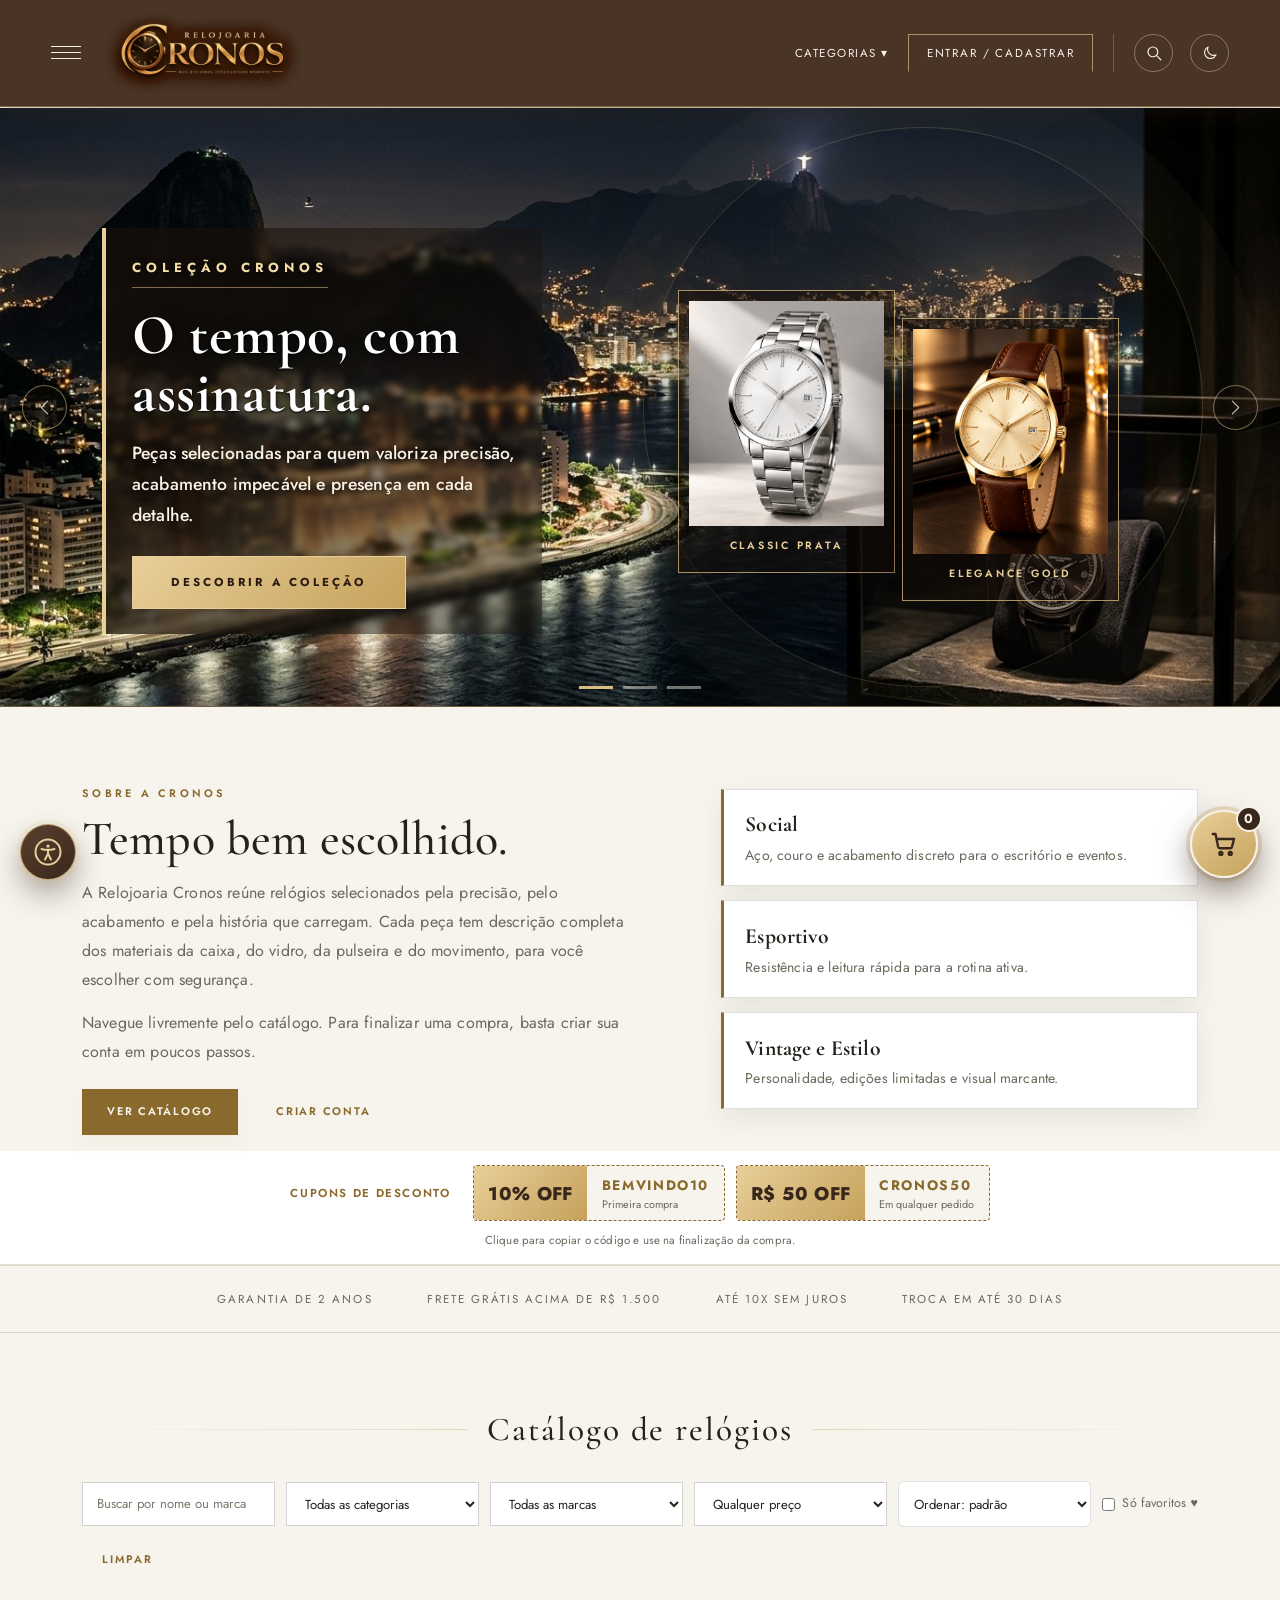
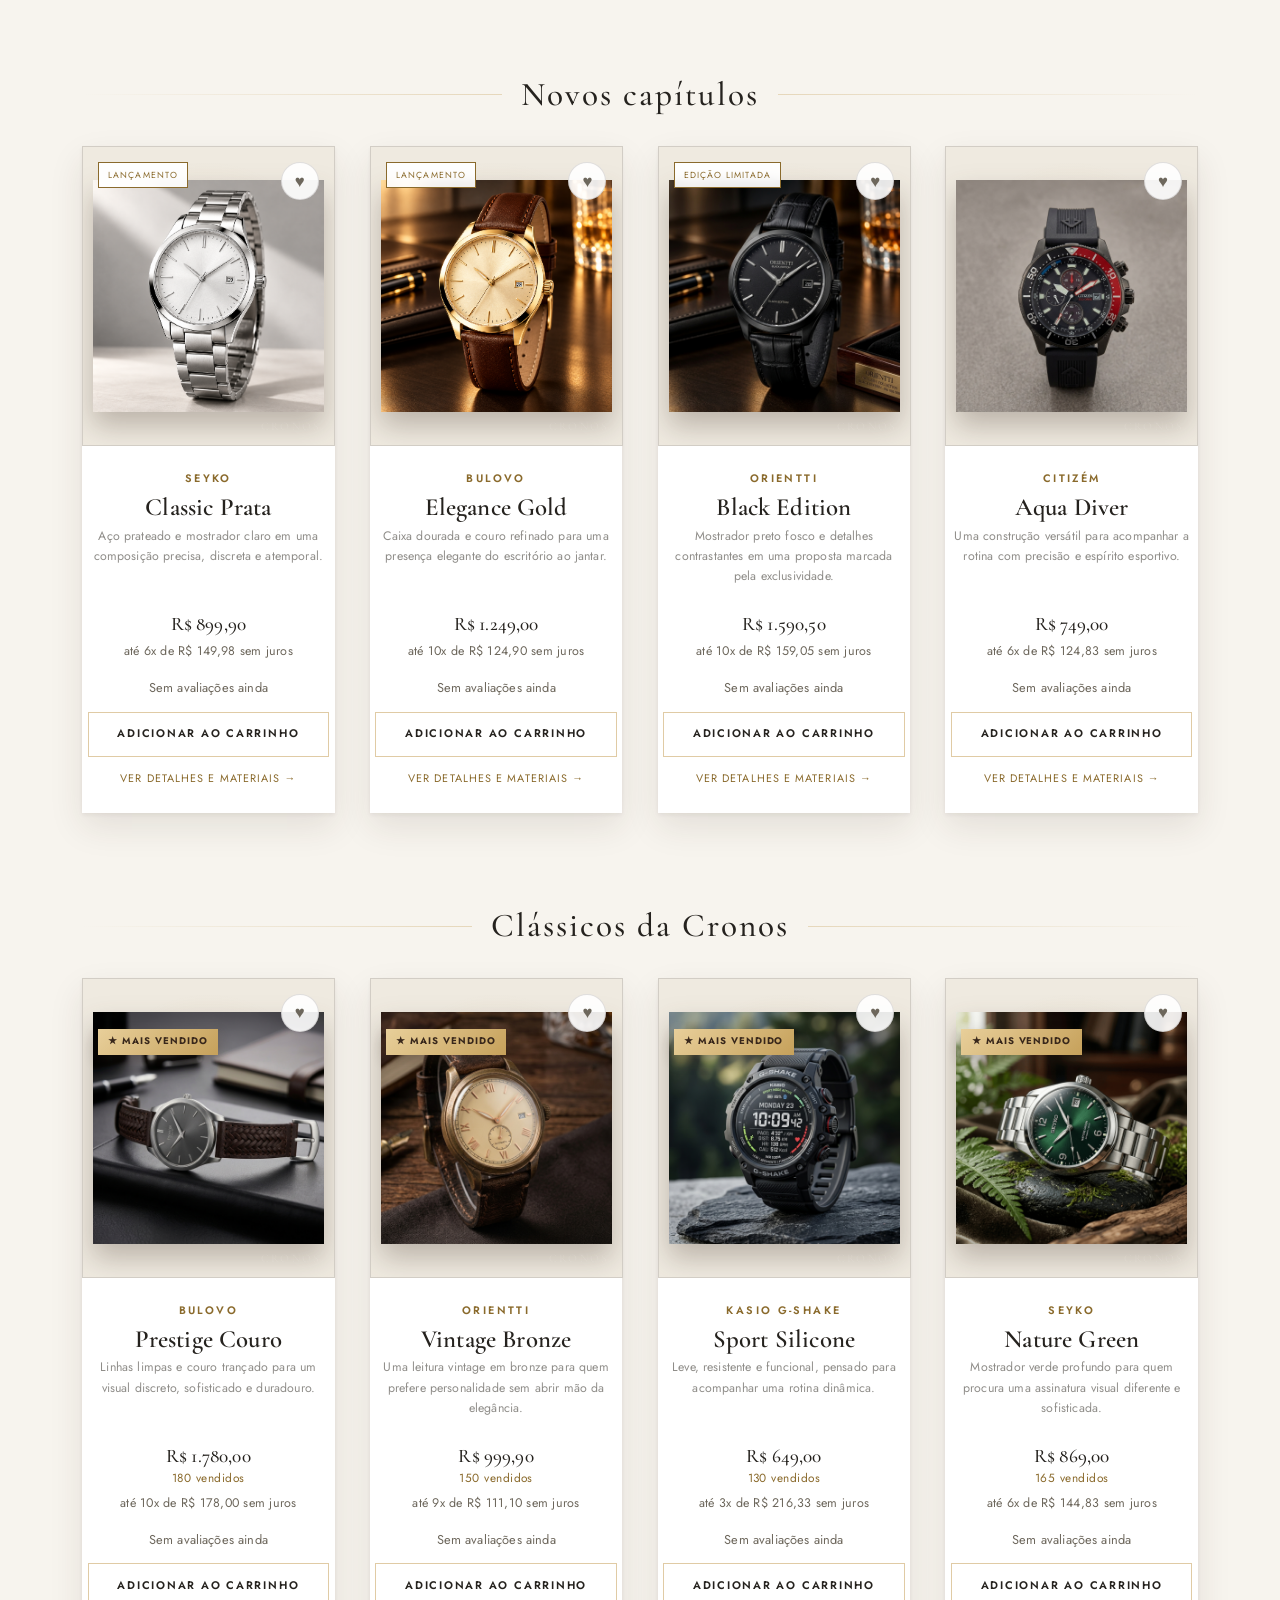
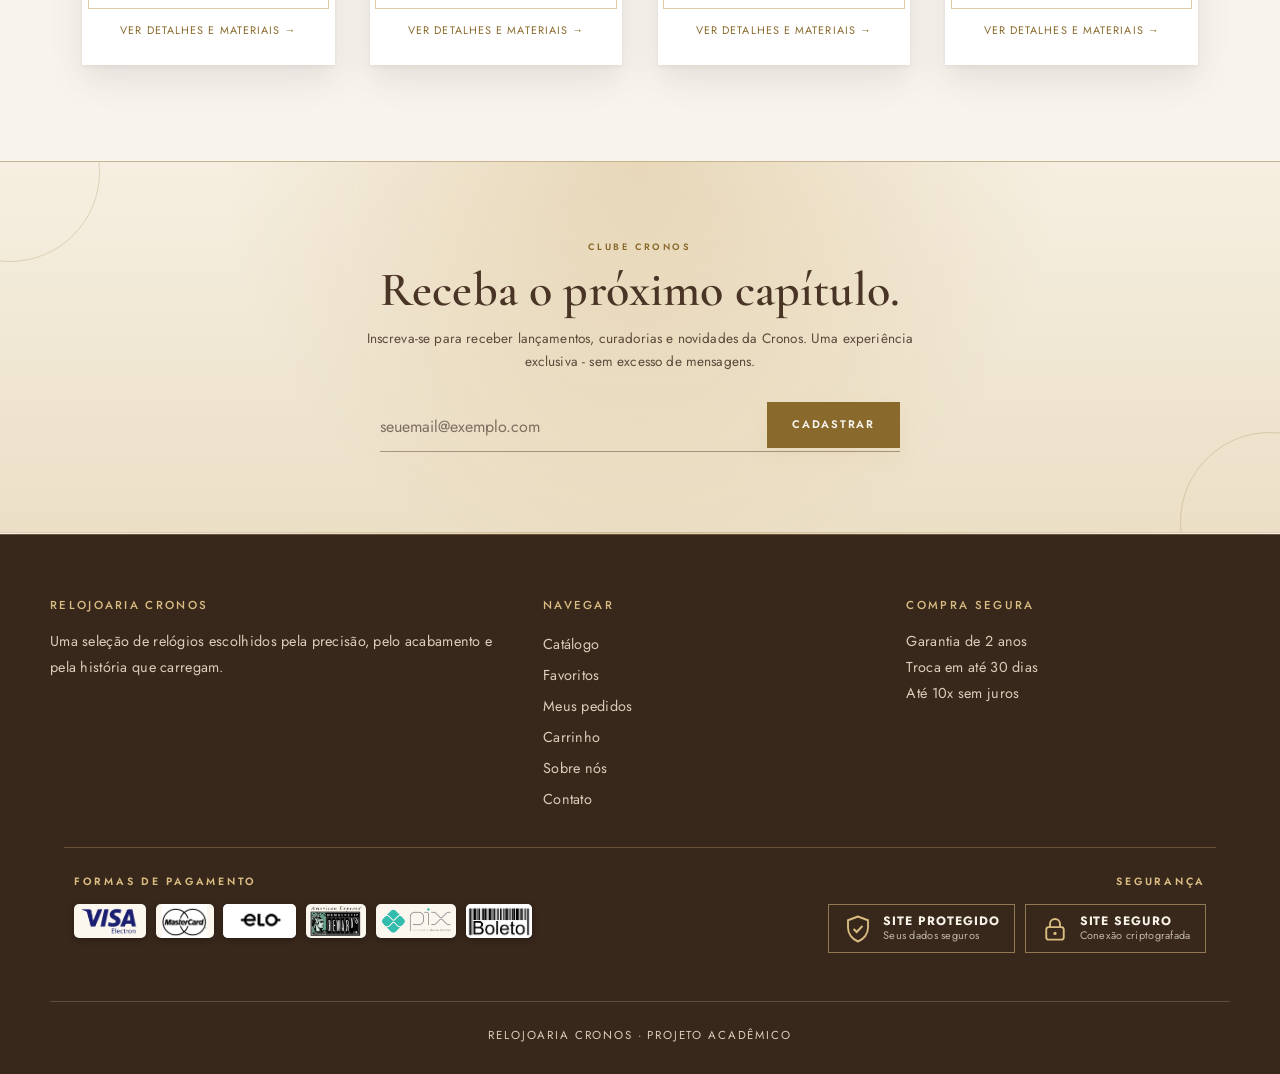
==== commit 624ae942: "Add files via upload" ====
--- a/index.html
+++ b/index.html
@@ -207,12 +207,12 @@
       <div class="pagamentos" aria-label="Formas de pagamento">
         <span class="selos-titulo">Formas de pagamento</span>
         <ul>
-          <li class="pg pg-visa"><img src="assets/pagamentos/visa.png" alt="Visa" onload="this.nextElementSibling.style.display='none'; this.parentNode.classList.add('com-imagem')" onerror="this.style.display='none'"><span>VISA</span></li>
-          <li class="pg pg-master"><img src="assets/pagamentos/mastercard.png" alt="Mastercard" onload="this.nextElementSibling.style.display='none'; this.parentNode.classList.add('com-imagem')" onerror="this.style.display='none'"><span><i></i><i></i>Mastercard</span></li>
-          <li class="pg pg-elo"><img src="assets/pagamentos/elo.png" alt="Elo" onload="this.nextElementSibling.style.display='none'; this.parentNode.classList.add('com-imagem')" onerror="this.style.display='none'"><span>elo</span></li>
-          <li class="pg pg-amex"><img src="assets/pagamentos/amex.png" alt="American Express" onload="this.nextElementSibling.style.display='none'; this.parentNode.classList.add('com-imagem')" onerror="this.style.display='none'"><span>AMEX</span></li>
-          <li class="pg pg-pix"><img src="assets/pagamentos/pix.png" alt="Pix" onload="this.nextElementSibling.style.display='none'; this.parentNode.classList.add('com-imagem')" onerror="this.style.display='none'"><span>PIX</span></li>
-          <li class="pg pg-boleto"><img src="assets/pagamentos/boleto.png" alt="Boleto" onload="this.nextElementSibling.style.display='none'; this.parentNode.classList.add('com-imagem')" onerror="this.style.display='none'"><span>Boleto</span></li>
+          <li class="pg pg-visa"><img src="assets/pagamentos/visa.png" alt="Visa"></li>
+          <li class="pg pg-master"><img src="assets/pagamentos/mastercard.png" alt="Mastercard"></li>
+          <li class="pg pg-elo"><img src="assets/pagamentos/elo.png" alt="Elo"></li>
+          <li class="pg pg-amex"><img src="assets/pagamentos/amex.png" alt="American Express"></li>
+          <li class="pg pg-pix"><img src="assets/pagamentos/pix.png" alt="Pix"></li>
+          <li class="pg pg-boleto"><img src="assets/pagamentos/boleto.png" alt="Boleto"></li>
         </ul>
       </div>
       <div class="seguranca" aria-label="Segurança">
--- a/css/style.css
+++ b/css/style.css
@@ -97,26 +97,6 @@
   font-size: 1.25rem;
 }
 
-.logo-tagline {
-  display: block;
-  font-family: var(--fonte-texto);
-  font-size: 0.57rem;
-  letter-spacing: 0.28em;
-  text-transform: uppercase;
-  color: var(--dourado);
-  margin-top: 0.15rem;
-  max-height: 1rem;
-  opacity: 1;
-  overflow: hidden;
-  transition: max-height 0.3s ease, opacity 0.25s ease, margin-top 0.3s ease;
-}
-
-.cabecalho.rolado .logo-tagline {
-  max-height: 0;
-  opacity: 0;
-  margin-top: 0;
-}
-
 .navegacao {
   display: flex;
   align-items: center;
@@ -230,10 +210,6 @@
   margin-bottom: 1.6rem;
   padding-bottom: 1.2rem;
   border-bottom: 1px solid var(--borda);
-}
-
-.menu-lateral .logo-tagline {
-  color: var(--dourado-claro);
 }
 
 .menu-lateral nav {
@@ -415,12 +391,6 @@
   padding: 2.1rem;
 }
 
-.abas-login {
-  display: flex;
-  border-bottom: 1px solid var(--borda);
-  margin-bottom: 1.6rem;
-}
-
 .aba {
   flex: 1;
   background: none;
@@ -445,19 +415,6 @@
   color: var(--dourado);
   border-bottom-color: var(--dourado);
   font-weight: 600;
-}
-
-.aviso-checkout {
-  background-color: var(--grafite-clara);
-  border: 1px solid var(--borda);
-  color: var(--cinza-prata);
-  font-size: 0.82rem;
-  padding: 0.75rem 0.9rem;
-  border-radius: 0;
-  margin-bottom: 1.4rem;
-  text-align: center;
-  background: rgba(198,161,91,0.07);
-  border-color: rgba(198,161,91,0.2);
 }
 
 .caixa-login h1 {
@@ -1082,10 +1039,6 @@
     margin-left: auto;
   }
 
-  .navegacao #area-conta {
-    display: none;
-  }
-
   .titulo-secao {
     margin-top: 4rem;
     padding: 0 1.25rem;
@@ -1127,10 +1080,6 @@
 
   .logo {
     font-size: 1.35rem;
-  }
-
-  .logo-tagline {
-    font-size: 0.5rem;
   }
 
   .navegacao a {
@@ -1610,73 +1559,14 @@
   background: radial-gradient(circle at 50% 40%, #151515, #050505 75%);
 }
 
-.fundo-midia {
-  position: absolute;
-  inset: 0;
-  width: 100%;
-  height: 100%;
-  object-fit: cover;
-}
-
 .fundo-pelicula {
   position: absolute;
   inset: 0;
   background: radial-gradient(circle at 50% 45%, rgba(8, 8, 8, 0.35), rgba(5, 5, 5, 0.7) 85%);
 }
 
-.relogio-fundo {
-  position: absolute;
-  color: rgba(198, 161, 91, 0.55);
-}
-
-.rel-1 {
-  width: 560px;
-  top: 80px;
-  left: -120px;
-}
-
-.rel-2 {
-  width: 420px;
-  bottom: -80px;
-  right: -40px;
-  color: rgba(242, 239, 232, 0.32);
-}
-
-.rel-3 {
-  width: 240px;
-  top: 14%;
-  left: 72%;
-  color: rgba(198, 161, 91, 0.42);
-}
-
-.relogio-fundo line {
-  transform-box: view-box;
-  transform-origin: 100px 100px;
-  stroke-linecap: round;
-}
-
-.ponteiro-seg {
-  animation: girar 60s linear -17s infinite;
-}
-
-.ponteiro-min {
-  animation: girar 3600s linear -600s infinite;
-}
-
-.ponteiro-hora {
-  animation: girar 43200s linear -9000s infinite;
-}
-
-@keyframes girar { to { transform: rotate(360deg); } }
-
-@media (prefers-reduced-motion: reduce) {
-  .ponteiro-seg, .ponteiro-min, .ponteiro-hora { animation: none; }
-}
-
 @media (max-width: 600px) {
   .filtros { padding: 0 1.1rem; }
-  .rel-1 { width: 340px; top: -90px; left: -110px; }
-  .rel-3 { display: none; }
   .bloco-pedido { padding: 1.2rem; }
 }
 
@@ -1836,7 +1726,6 @@
   letter-spacing: 0.16em;
   font-size: 0.72rem;
 }
-.logo-tagline { font-size: 0.7rem; }
 
 .titulo-secao {
   justify-content: center;
@@ -2169,20 +2058,6 @@
   height: var(--altura-logo-menu);
 }
 
-.medida-imagem {
-  display: none;
-  position: absolute;
-  left: 1rem;
-  bottom: 2.6rem;
-  z-index: 3;
-  background-color: rgba(255, 255, 255, 0.9);
-  color: #6d675c;
-  border: 1px dashed #c6a15b;
-  padding: 0.3rem 0.7rem;
-  font-size: 0.7rem;
-  letter-spacing: 0.03em;
-}
-
 .imagem-placeholder .icone-camera,
 .imagem-placeholder small {
   display: block;
@@ -2402,15 +2277,6 @@
 
 :root[data-tema="claro"] .fundo-pelicula {
   background: radial-gradient(circle at 50% 45%, rgba(247, 244, 238, 0.35), rgba(239, 234, 224, 0.6) 85%);
-}
-
-:root[data-tema="claro"] .rel-1,
-:root[data-tema="claro"] .rel-3 {
-  color: rgba(138, 106, 44, 0.4);
-}
-
-:root[data-tema="claro"] .rel-2 {
-  color: rgba(74, 52, 38, 0.3);
 }
 
 :root[data-tema="claro"] .botao-secundario {
@@ -2803,9 +2669,6 @@
 }
 
 @media (max-width: 700px) {
-  .cabecalho > .navegacao > #area-conta {
-    display: none;
-  }
   .cabecalho > .navegacao {
     padding-right: 0.7rem;
     gap: 0.8rem;
@@ -3614,8 +3477,7 @@
 
 @media (max-width: 860px) {
   .nav-categorias,
-  .nav-sair,
-  .nav-cadastrar {
+.nav-sair {
     display: none;
   }
 
@@ -4115,37 +3977,13 @@
   display: inline-flex;
   align-items: center;
   justify-content: center;
-  gap: 0.15rem;
+  height: 34px;
   min-width: 58px;
-  height: 34px;
-  padding: 0 0.7rem;
+  overflow: hidden;
   border-radius: 5px;
   background: #fbf7ef;
-  color: #38271b;
-  font-size: 0.78rem;
-  font-weight: 700;
-  letter-spacing: 0.04em;
   box-shadow: 0 2px 6px rgba(0, 0, 0, 0.25);
 }
-
-.pg-visa { color: #1a3a8f; font-style: italic; font-size: 0.9rem; letter-spacing: 0.08em; }
-.pg-elo { color: #111; font-size: 0.95rem; text-transform: lowercase; }
-.pg-amex { color: #1d6fb8; }
-.pg-pix { color: #1b8c7a; letter-spacing: 0.14em; }
-.pg-boleto { color: #38271b; font-weight: 600; }
-.pg-master { font-size: 0.66rem; gap: 0.5rem; }
-.pg-master i {
-  width: 16px;
-  height: 16px;
-  border-radius: 50%;
-  background: #e0402f;
-}
-.pg-master i + i {
-  background: #f2a63a;
-  margin-left: -14px;
-  opacity: 0.9;
-}
-.pg-master i + i + * { margin-left: 0; }
 
 .selo-seg {
   display: flex;
@@ -4199,10 +4037,6 @@
   object-fit: contain;
 }
 
-.pg.com-imagem {
-  padding: 3px 8px;
-}
-
 .pagamentos-checkout {
   margin: 1.4rem 0 1.2rem;
   padding: 1.1rem 0 0;
@@ -4218,16 +4052,6 @@
   font-size: 0.74rem;
   letter-spacing: 0.06em;
   color: var(--cinza-prata);
-}
-
-.pg-master span {
-  display: inline-flex;
-  align-items: center;
-  gap: 0.5rem;
-}
-
-.pg-master i {
-  display: inline-block;
 }
 
 a.logo {
@@ -4281,26 +4105,6 @@
 .botao-cheio {
   width: 100%;
   padding: 1rem;
-}
-
-.pg.com-imagem {
-  padding: 3px 8px;
-}
-
-.pg-pix.com-imagem,
-.pg-boleto.com-imagem,
-.pg-elo.com-imagem {
-  padding: 0;
-  overflow: hidden;
-}
-
-.pg-master.com-imagem {
-  padding: 0;
-  overflow: hidden;
-}
-
-.pg-master.com-imagem img {
-  max-width: 80px;
 }
 
 .secao-cadastro .campo {
@@ -4457,10 +4261,6 @@
     radial-gradient(circle at 50% 40%, #5a4030, #2a1c12 80%);
 }
 
-.fundo-login .fundo-relogios {
-  display: none;
-}
-
 .fundo-login .fundo-pelicula,
 :root[data-tema="claro"] .fundo-login .fundo-pelicula {
   background: linear-gradient(180deg, rgba(42, 28, 18, 0.55), rgba(42, 28, 18, 0.72));
